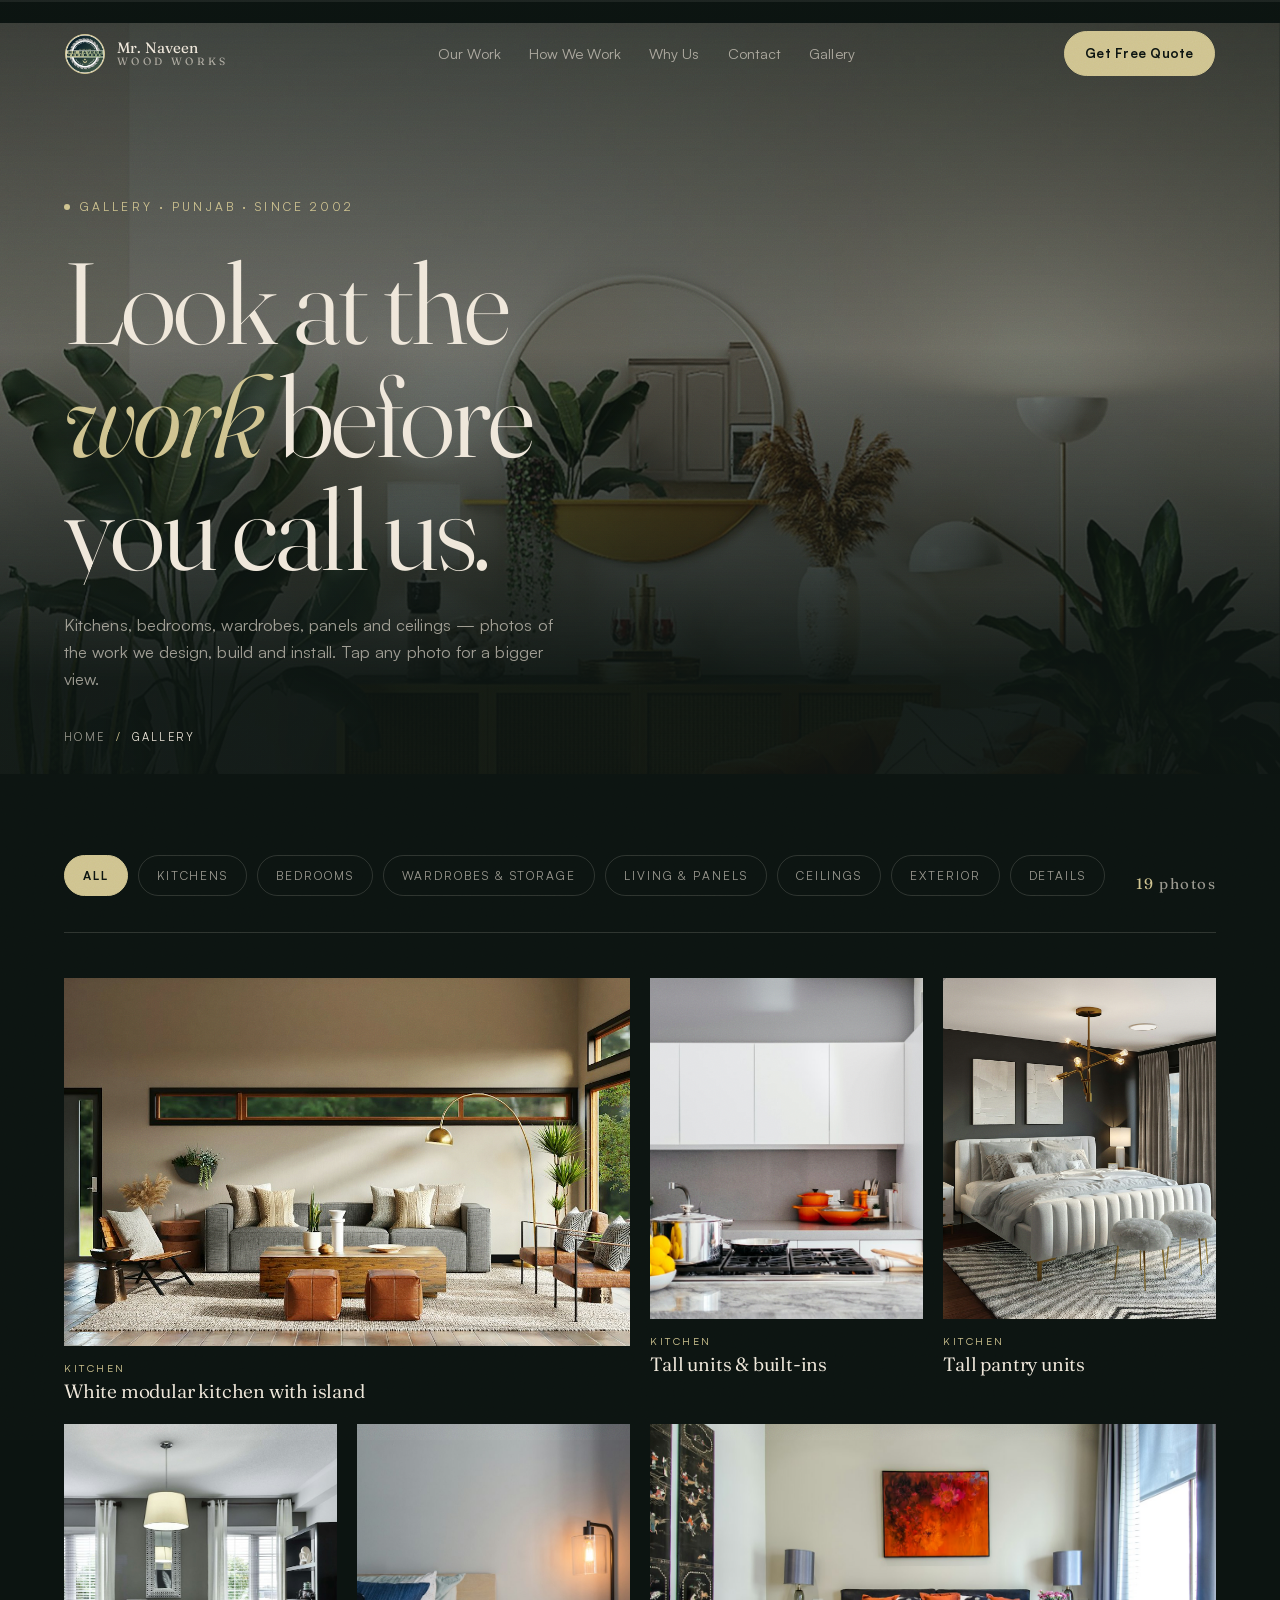
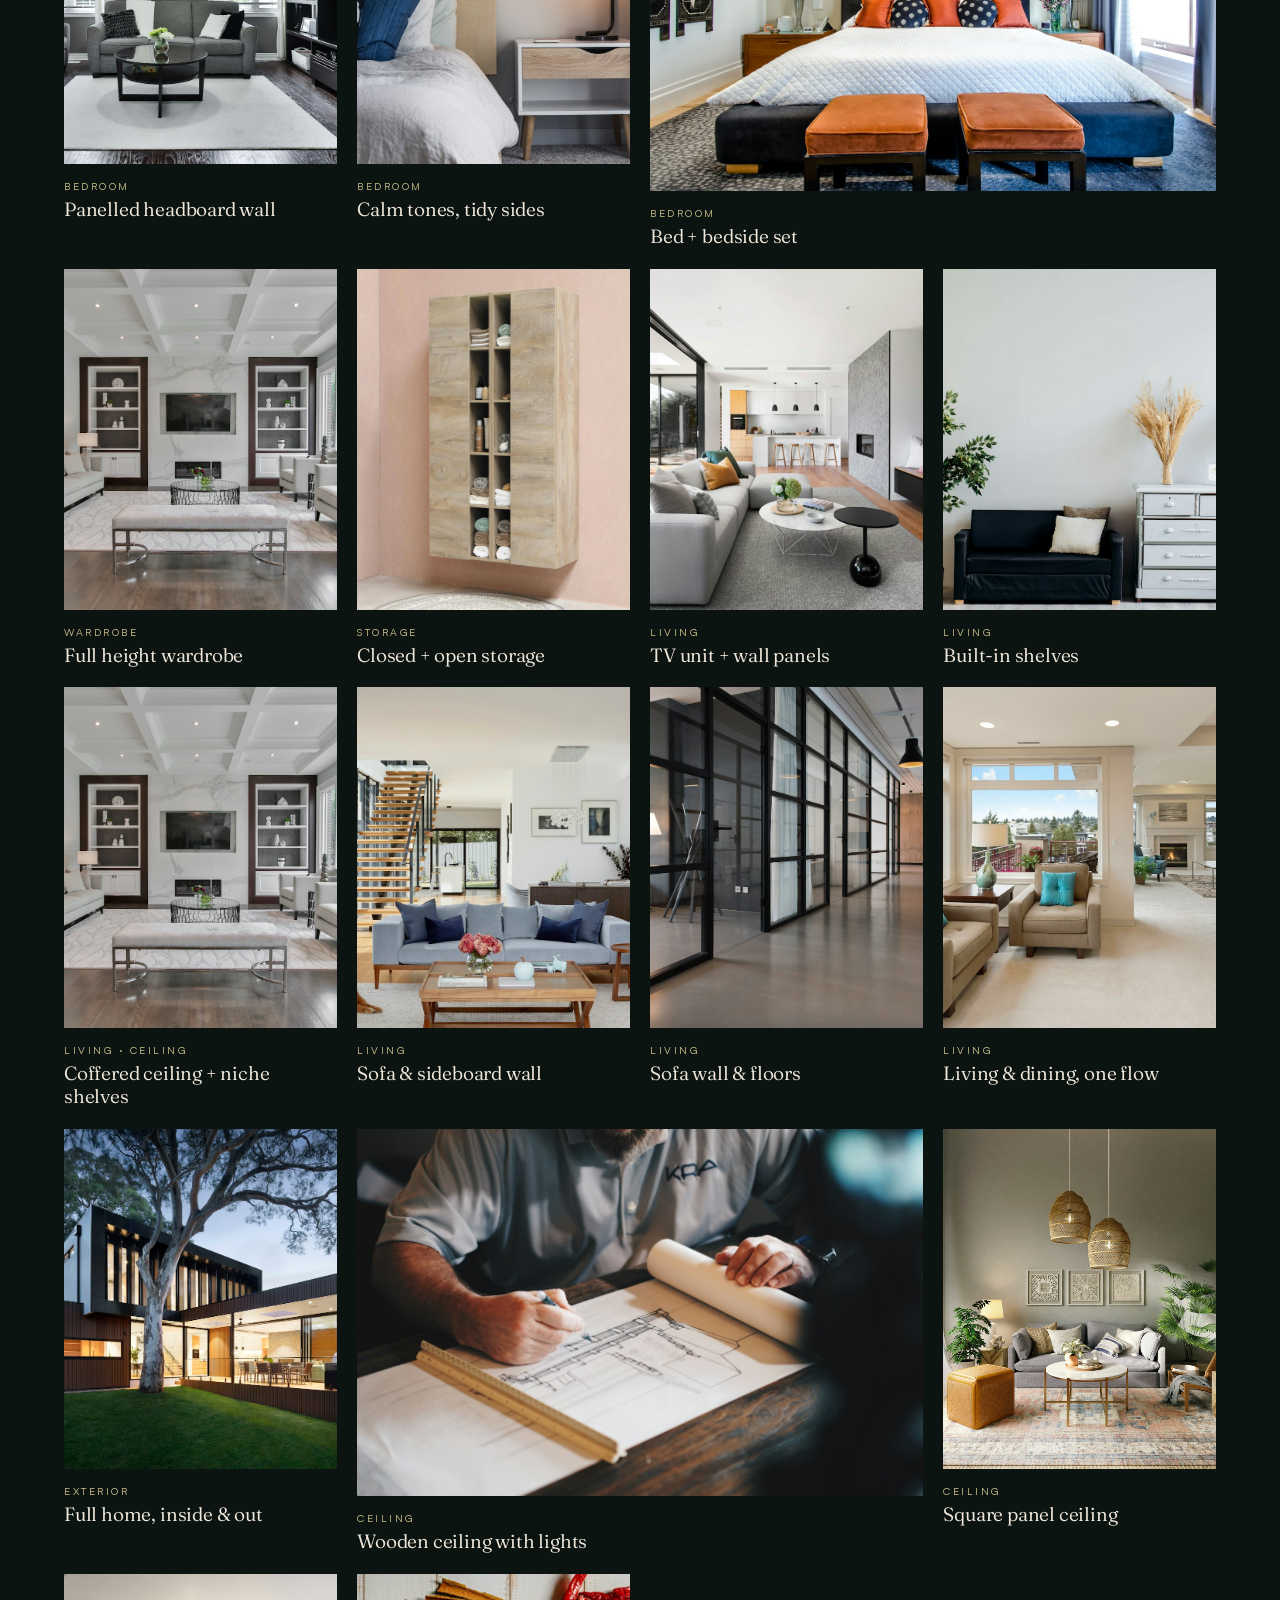
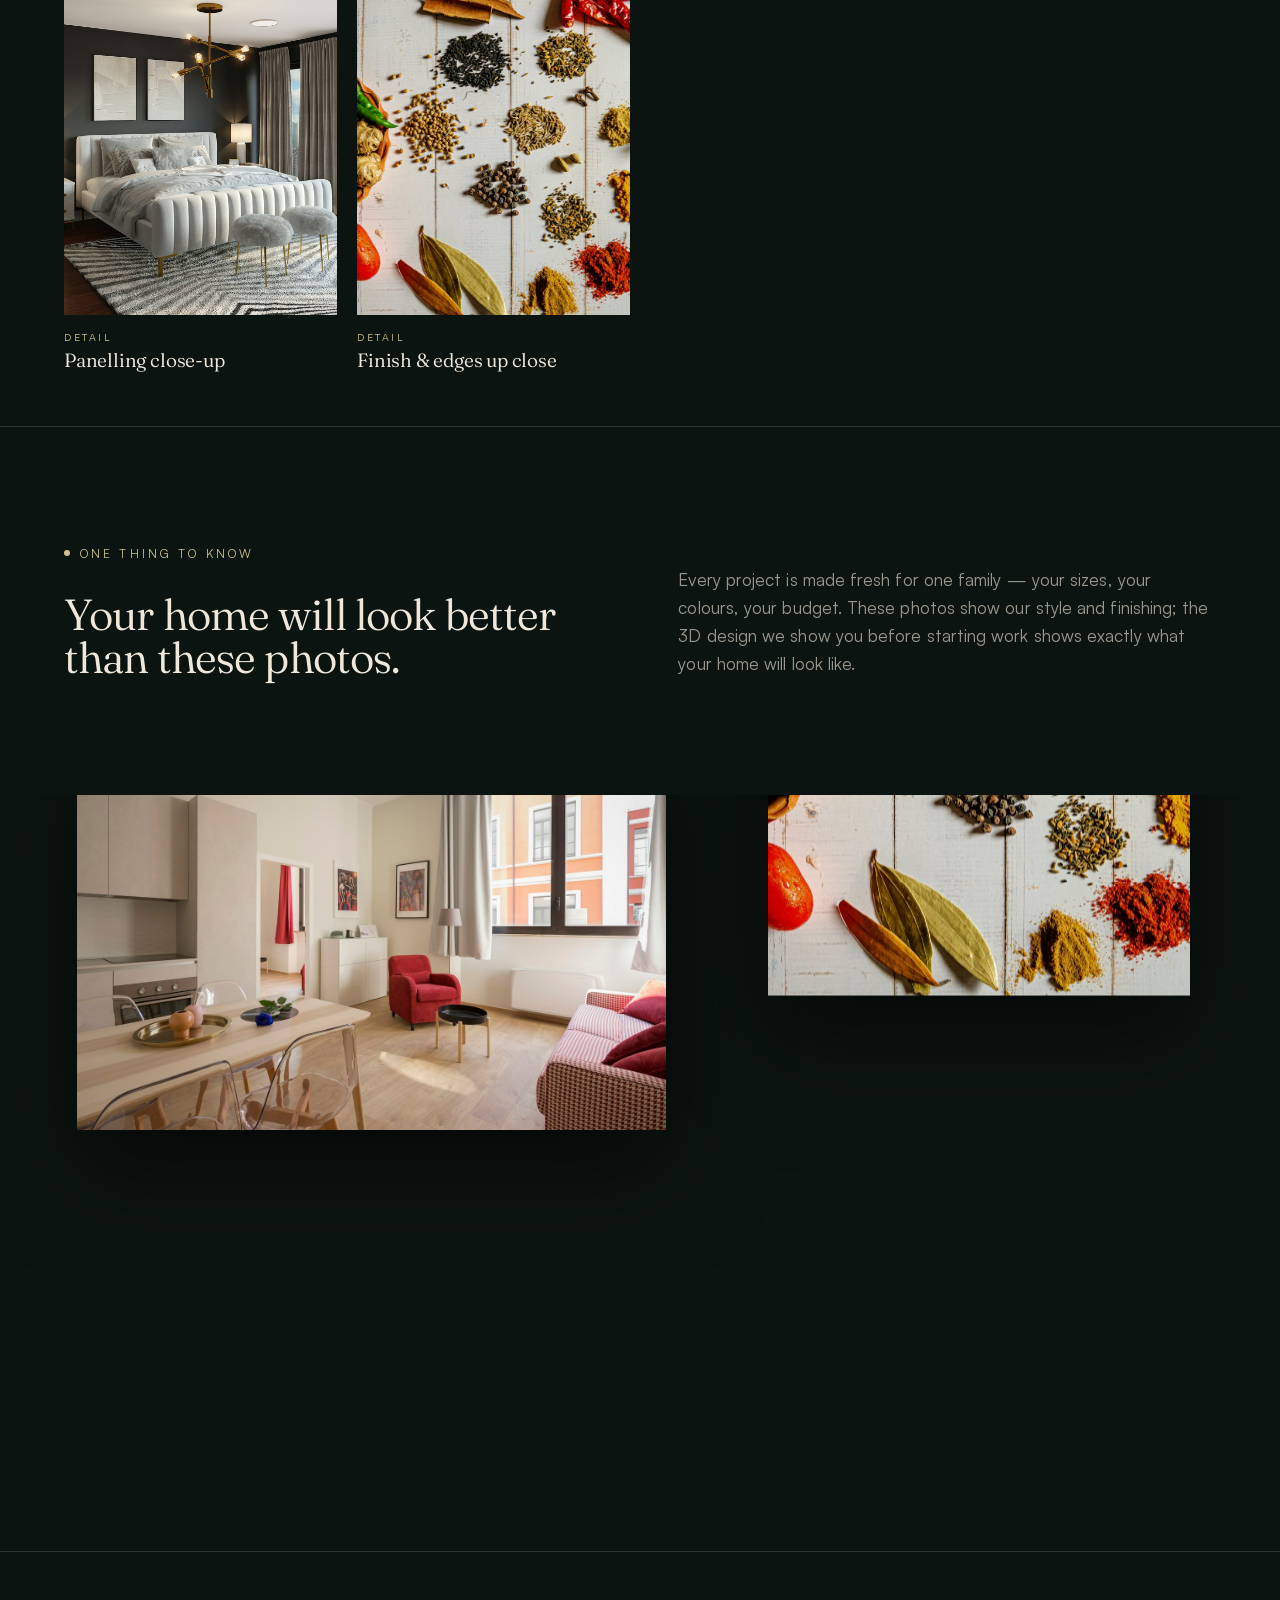
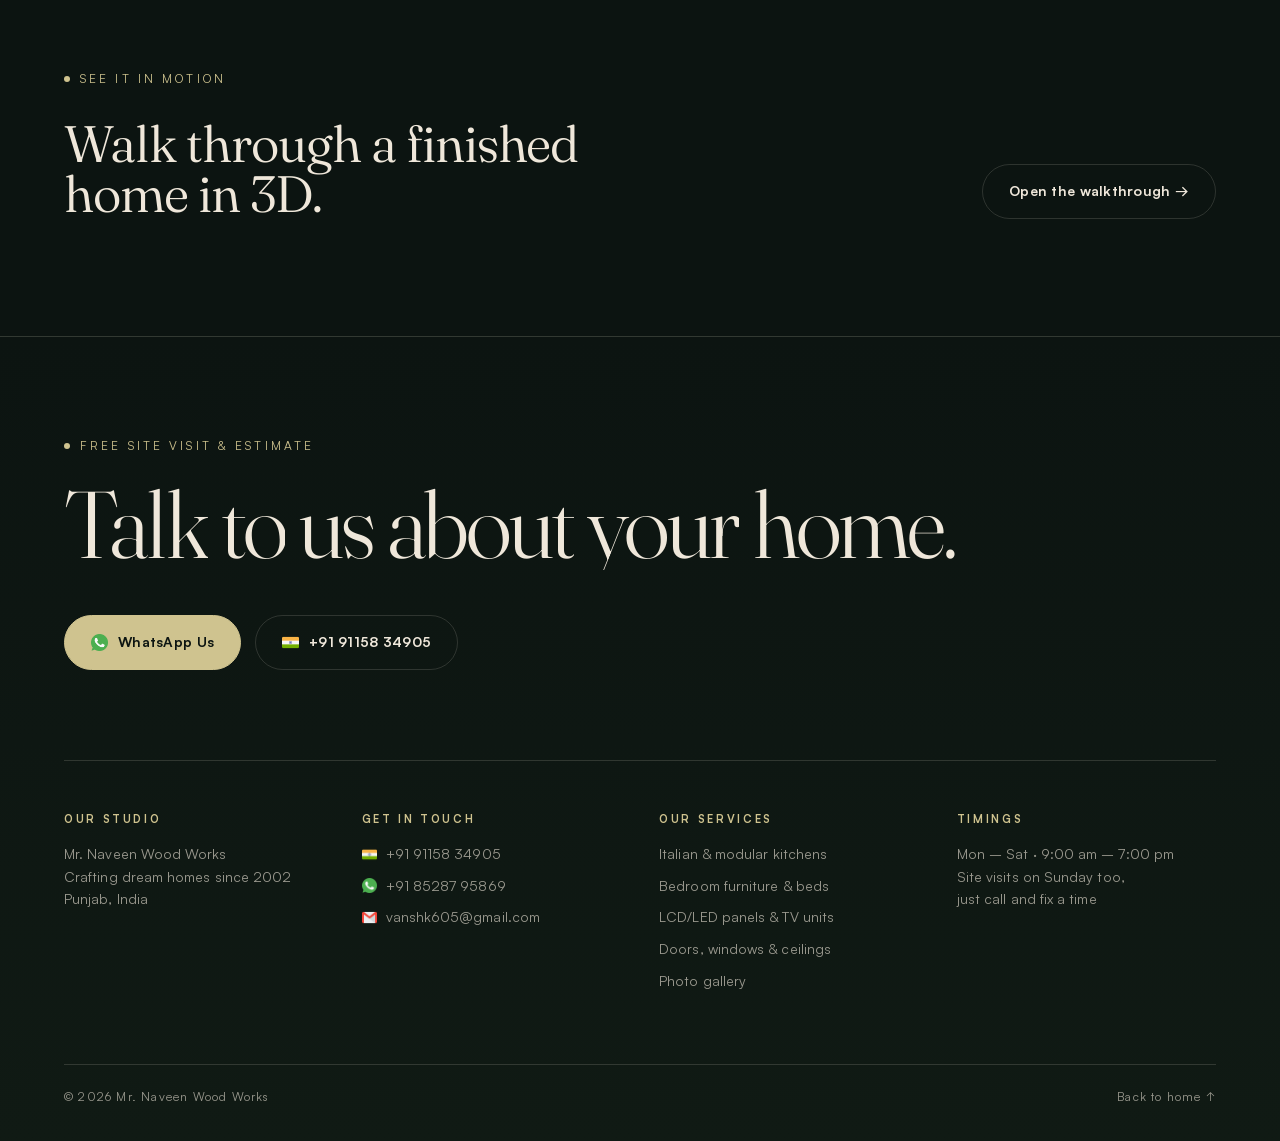
==== gallery.html @ 9b235672 "Add gallery page: filterable photo grid, lightbox, same design system; 12 new curated photos" ====
<!doctype html>
<html lang="en">
<head>
  <meta charset="utf-8" />
  <meta name="viewport" content="width=device-width, initial-scale=1, viewport-fit=cover" />
  <title>Photo Gallery — Kitchens, Bedrooms &amp; Interiors | Mr. Naveen Wood Works</title>
  <meta name="description" content="Photos of real work by Mr. Naveen Wood Works, Punjab — modular &amp; Italian kitchens, luxury bedrooms, wardrobes, TV units and panels, false ceilings, doors and storage. Since 2002." />
  <meta name="theme-color" content="#0c1411" />
  <meta property="og:title" content="Photo Gallery — Mr. Naveen Wood Works" />
  <meta property="og:description" content="Kitchens, bedrooms, wardrobes, panels and ceilings — photos of work we designed and built." />
  <meta property="og:type" content="website" />
  <meta property="og:url" content="https://vansh1190.github.io/mrnaveenwoodworks/gallery.html" />
  <meta property="og:image" content="https://vansh1190.github.io/mrnaveenwoodworks/assets/img/living-2.jpg" />
  <meta property="og:image:width" content="1400" />
  <meta property="og:image:height" content="952" />
  <link rel="icon" href="./favicon.svg" type="image/svg+xml" />
  <link rel="alternate icon" href="./favicon.ico" />
  <link rel="apple-touch-icon" href="./logo192.png" />
  <link rel="manifest" href="./manifest.json" />
  <link rel="preload" href="./assets/fonts/satoshi-400.woff2" as="font" type="font/woff2" crossorigin />
  <link rel="preload" href="./assets/fonts/fraunces-300-600-normal.woff2" as="font" type="font/woff2" crossorigin />
  <link rel="modulepreload" href="./assets/revamp.js" />
  <link rel="stylesheet" href="./assets/revamp.css" />
</head>
<body>
  <div class="grain" aria-hidden="true"></div>
  <div class="progress" aria-hidden="true"><span class="progress__bar"></span></div>
  <div class="cursor" aria-hidden="true"></div>

  <div class="curtain" aria-hidden="true">
    <div class="curtain__panel"></div>
    <div class="curtain__word"><span>M</span><span>N</span><span>W</span><span>W</span></div>
  </div>

  <a class="skip" href="#gallery">Skip to content</a>

  <header class="nav" id="top">
    <div class="nav__inner">
      <a class="brand" href="./index.html" aria-label="Mr. Naveen Wood Works, back to home">
        <span class="brand__mark"><img class="brand__logo" src="./assets/logo.png" alt="Mr. Naveen Wood Works logo" width="40" height="40" /></span>
        <span class="brand__text">Mr. Naveen<em>Wood Works</em></span>
      </a>
      <nav class="nav__links" id="primary-menu" aria-label="Primary">
        <a href="./index.html#work">Our Work</a>
        <a href="./index.html#process">How We Work</a>
        <a href="./index.html#why">Why Us</a>
        <a href="./index.html#contact">Contact</a>
        <a href="./gallery.html" aria-current="page">Gallery</a>
      </nav>
      <div class="nav__right">
        <a class="btn btn--small magnetic" href="https://wa.me/918528795869?text=Hello%2C%20I%20would%20like%20a%20free%20quote%20for%20home%20interiors." target="_blank" rel="noopener">Get Free Quote</a>
        <button class="nav__toggle" aria-expanded="false" aria-controls="primary-menu" aria-label="Open menu">
          <span></span><span></span>
        </button>
      </div>
    </div>
  </header>

  <main>
    <section class="page-hero" id="top-page">
      <div class="page-hero__bg" data-parallax="0.12" aria-hidden="true">
        <img src="./assets/img/interior-2.jpg" alt="" width="1400" height="2489" />
      </div>
      <div class="page-hero__scrim" aria-hidden="true"></div>
      <div class="wrap page-hero__inner">
        <p class="sec-eyebrow" data-reveal><i class="dot"></i> Gallery · Punjab · Since 2002</p>
        <h1 class="page-hero__title">
          <span class="mask"><span class="mask__i">Look at the</span></span>
          <span class="mask"><span class="mask__i"><em>work</em> before</span></span>
          <span class="mask"><span class="mask__i">you call us.</span></span>
        </h1>
        <p class="page-hero__sub" data-reveal data-reveal-delay="700">
          Kitchens, bedrooms, wardrobes, panels and ceilings — photos of the work we
          design, build and install. Tap any photo for a bigger view.
        </p>
      </div>
      <div class="page-hero__crumbs" data-reveal data-reveal-delay="850">
        <a href="./index.html">Home</a><i>/</i><span>Gallery</span>
      </div>
    </section>

    <section class="gallery" id="gallery">
      <div class="wrap">
        <div class="gallery__head">
          <div class="filters" role="group" aria-label="Filter photos by category" data-gallery-filters>
            <button class="chip is-on" data-filter="all" aria-pressed="true">All</button>
            <button class="chip" data-filter="kitchen" aria-pressed="false">Kitchens</button>
            <button class="chip" data-filter="bedroom" aria-pressed="false">Bedrooms</button>
            <button class="chip" data-filter="wardrobe" aria-pressed="false">Wardrobes &amp; Storage</button>
            <button class="chip" data-filter="living" aria-pressed="false">Living &amp; Panels</button>
            <button class="chip" data-filter="ceiling" aria-pressed="false">Ceilings</button>
            <button class="chip" data-filter="exterior" aria-pressed="false">Exterior</button>
            <button class="chip" data-filter="detail" aria-pressed="false">Details</button>
          </div>
          <p class="gallery__count"><span data-gallery-count>19</span> photos</p>
        </div>

        <div class="gallery__grid" data-gallery-grid>
          <figure class="shot" data-cat="kitchen" tabindex="0" role="button" aria-label="Open photo: White modular kitchen with island">
            <div class="shot__frame"><img src="./assets/img/kitchen-1.jpg" alt="White modular kitchen with island counter" loading="lazy" width="1400" height="738" /></div>
            <figcaption class="shot__cap"><span class="shot__cat">Kitchen</span><span class="shot__name">White modular kitchen with island</span></figcaption>
          </figure>
          <figure class="shot" data-cat="kitchen" tabindex="0" role="button" aria-label="Open photo: Modular kitchen with tall units">
            <div class="shot__frame"><img src="./assets/img/kitchen-2.jpg" alt="White modular kitchen with tall units and built-in oven" loading="lazy" width="1400" height="839" /></div>
            <figcaption class="shot__cap"><span class="shot__cat">Kitchen</span><span class="shot__name">Tall units &amp; built-ins</span></figcaption>
          </figure>
          <figure class="shot" data-cat="kitchen" tabindex="0" role="button" aria-label="Open photo: Kitchen with tall pantry units">
            <div class="shot__frame"><img src="./assets/img/kitchen-4.jpg" alt="Kitchen with tall pantry units and stone counter" loading="lazy" width="1400" height="1400" /></div>
            <figcaption class="shot__cap"><span class="shot__cat">Kitchen</span><span class="shot__name">Tall pantry units</span></figcaption>
          </figure>
          <figure class="shot" data-cat="bedroom" tabindex="0" role="button" aria-label="Open photo: Bedroom with panelled headboard">
            <div class="shot__frame"><img src="./assets/img/bedroom-1.jpg" alt="Bedroom with wooden panelled headboard" loading="lazy" width="1400" height="933" /></div>
            <figcaption class="shot__cap"><span class="shot__cat">Bedroom</span><span class="shot__name">Panelled headboard wall</span></figcaption>
          </figure>
          <figure class="shot" data-cat="bedroom" tabindex="0" role="button" aria-label="Open photo: Calm bedroom with side tables">
            <div class="shot__frame"><img src="./assets/img/bedroom-2.jpg" alt="Bedroom with wooden side tables and soft lighting" loading="lazy" width="1400" height="933" /></div>
            <figcaption class="shot__cap"><span class="shot__cat">Bedroom</span><span class="shot__name">Calm tones, tidy sides</span></figcaption>
          </figure>
          <figure class="shot" data-cat="bedroom" tabindex="0" role="button" aria-label="Open photo: Bedroom with wardrobe and dressing table">
            <div class="shot__frame"><img src="./assets/img/bedroom-3.jpg" alt="Luxury bed with wooden bedside tables and sideboard" loading="lazy" width="1400" height="948" /></div>
            <figcaption class="shot__cap"><span class="shot__cat">Bedroom</span><span class="shot__name">Bed + bedside set</span></figcaption>
          </figure>
          <figure class="shot" data-cat="wardrobe" tabindex="0" role="button" aria-label="Open photo: Full height wardrobe">
            <div class="shot__frame"><img src="./assets/img/wardrobe-1.jpg" alt="Full height bedroom wardrobe" loading="lazy" width="1400" height="933" /></div>
            <figcaption class="shot__cap"><span class="shot__cat">Wardrobe</span><span class="shot__name">Full height wardrobe</span></figcaption>
          </figure>
          <figure class="shot" data-cat="wardrobe" tabindex="0" role="button" aria-label="Open photo: Wall cabinet with open shelves">
            <div class="shot__frame"><img src="./assets/img/storage-1.jpg" alt="Wooden wall cabinet with open shelves" loading="lazy" width="1400" height="2100" /></div>
            <figcaption class="shot__cap"><span class="shot__cat">Storage</span><span class="shot__name">Closed + open storage</span></figcaption>
          </figure>
          <figure class="shot" data-cat="living" tabindex="0" role="button" aria-label="Open photo: Living room with TV unit and wall panels">
            <div class="shot__frame"><img src="./assets/img/living-2.jpg" alt="Living room with TV unit and wooden wall panels" loading="lazy" width="1400" height="952" /></div>
            <figcaption class="shot__cap"><span class="shot__cat">Living</span><span class="shot__name">TV unit + wall panels</span></figcaption>
          </figure>
          <figure class="shot" data-cat="living" tabindex="0" role="button" aria-label="Open photo: Living room with built-in shelves">
            <div class="shot__frame"><img src="./assets/img/living-1.jpg" alt="Living room with built-in wooden shelves" loading="lazy" width="1400" height="935" /></div>
            <figcaption class="shot__cap"><span class="shot__cat">Living</span><span class="shot__name">Built-in shelves</span></figcaption>
          </figure>
          <figure class="shot" data-cat="living ceiling" tabindex="0" role="button" aria-label="Open photo: Living room with designer ceiling">
            <div class="shot__frame"><img src="./assets/img/living-5.jpg" alt="Bright living room with designer false ceiling" loading="lazy" width="1400" height="933" /></div>
            <figcaption class="shot__cap"><span class="shot__cat">Living · Ceiling</span><span class="shot__name">Coffered ceiling + niche shelves</span></figcaption>
          </figure>
          <figure class="shot" data-cat="living" tabindex="0" role="button" aria-label="Open photo: Dark wood TV unit and bookshelf wall">
            <div class="shot__frame"><img src="./assets/img/living-4.jpg" alt="Living room with wooden coffee table and sideboard" loading="lazy" width="1400" height="933" /></div>
            <figcaption class="shot__cap"><span class="shot__cat">Living</span><span class="shot__name">Sofa &amp; sideboard wall</span></figcaption>
          </figure>
          <figure class="shot" data-cat="living" tabindex="0" role="button" aria-label="Open photo: Sofa seating with wooden floor">
            <div class="shot__frame"><img src="./assets/img/sofa-1.jpg" alt="Living room sofa seating with wooden floor" loading="lazy" width="1400" height="935" /></div>
            <figcaption class="shot__cap"><span class="shot__cat">Living</span><span class="shot__name">Sofa wall &amp; floors</span></figcaption>
          </figure>
          <figure class="shot" data-cat="living" tabindex="0" role="button" aria-label="Open photo: Living and dining in one flow">
            <div class="shot__frame"><img src="./assets/img/living-6.jpg" alt="Bright living and dining space with wooden side table" loading="lazy" width="1400" height="933" /></div>
            <figcaption class="shot__cap"><span class="shot__cat">Living</span><span class="shot__name">Living &amp; dining, one flow</span></figcaption>
          </figure>
          <figure class="shot" data-cat="exterior" tabindex="0" role="button" aria-label="Open photo: Full home exterior with wooden cladding">
            <div class="shot__frame"><img src="./assets/img/exterior-1.jpg" alt="Modern house exterior with wooden cladding and warm lighting" loading="lazy" width="1400" height="933" /></div>
            <figcaption class="shot__cap"><span class="shot__cat">Exterior</span><span class="shot__name">Full home, inside &amp; out</span></figcaption>
          </figure>
          <figure class="shot" data-cat="ceiling" tabindex="0" role="button" aria-label="Open photo: Wooden false ceiling with lights">
            <div class="shot__frame"><img src="./assets/img/ceiling-1.jpg" alt="Designer wooden false ceiling with lights" loading="lazy" width="1400" height="788" /></div>
            <figcaption class="shot__cap"><span class="shot__cat">Ceiling</span><span class="shot__name">Wooden ceiling with lights</span></figcaption>
          </figure>
          <figure class="shot" data-cat="ceiling" tabindex="0" role="button" aria-label="Open photo: Square panel ceiling">
            <div class="shot__frame"><img src="./assets/img/ceiling-2.jpg" alt="Square panel designer ceiling" loading="lazy" width="1400" height="1400" /></div>
            <figcaption class="shot__cap"><span class="shot__cat">Ceiling</span><span class="shot__name">Square panel ceiling</span></figcaption>
          </figure>
          <figure class="shot" data-cat="detail" tabindex="0" role="button" aria-label="Open photo: Wall panelling close-up">
            <div class="shot__frame"><img src="./assets/img/panel-1.jpg" alt="Wooden wall panelling close-up" loading="lazy" width="1400" height="1400" /></div>
            <figcaption class="shot__cap"><span class="shot__cat">Detail</span><span class="shot__name">Panelling close-up</span></figcaption>
          </figure>
          <figure class="shot" data-cat="detail" tabindex="0" role="button" aria-label="Open photo: Polished finish and edge banding">
            <div class="shot__frame"><img src="./assets/img/detail-2.jpg" alt="Polished wood finish and edge detail" loading="lazy" width="1400" height="933" /></div>
            <figcaption class="shot__cap"><span class="shot__cat">Detail</span><span class="shot__name">Finish &amp; edges up close</span></figcaption>
          </figure>
        </div>

        <p class="gallery__empty" data-gallery-empty hidden>No photos in this category yet — check “All”.</p>
      </div>
    </section>

    <section class="section note-band">
      <div class="wrap note-band__grid">
        <div>
          <p class="sec-eyebrow" data-reveal><i class="dot"></i> One thing to know</p>
          <h2 class="sec-title" data-reveal data-reveal-delay="100" style="font-size:clamp(1.7rem,3.4vw,2.9rem);">Your home will look better<br />than these photos.</h2>
        </div>
        <p class="lead" data-reveal data-reveal-delay="180">
          Every project is made fresh for one family — your sizes, your colours, your
          budget. These photos show our style and finishing; the 3D design we show you
          before starting work shows exactly what your home will look like.
        </p>
      </div>
    </section>

    <section class="parallax-band" aria-hidden="true">
      <div class="parallax-band__layer parallax-band__layer--far" data-parallax="0.06">
        <img src="./assets/img/living-3.jpg" alt="" loading="lazy" width="1400" height="934" />
      </div>
      <div class="parallax-band__layer parallax-band__layer--near" data-parallax="0.2">
        <img src="./assets/img/detail-2.jpg" alt="" loading="lazy" width="1400" height="933" />
      </div>
    </section>

    <section class="section more">
      <div class="wrap more__row">
        <div>
          <p class="sec-eyebrow" data-reveal><i class="dot"></i> See it in motion</p>
          <h2 class="sec-title" data-reveal data-reveal-delay="100" style="font-size:clamp(1.9rem,4vw,3.6rem);">Walk through a finished<br />home in 3D.</h2>
        </div>
        <a class="btn btn--ghost magnetic" href="./index.html#film" data-reveal data-reveal-delay="200">Open the walkthrough →</a>
      </div>
    </section>
  </main>

  <footer class="footer" id="contact">
    <div class="wrap">
      <p class="footer__cta-eyebrow" data-reveal><i class="dot"></i> Free site visit &amp; estimate</p>
      <h2 class="footer__title" data-words>Talk to us about your home.</h2>
      <div class="footer__actions" data-reveal data-reveal-delay="200">
        <a class="btn magnetic" href="https://wa.me/918528795869?text=Hello%2C%20I%20would%20like%20a%20free%20quote%20for%20home%20interiors." target="_blank" rel="noopener">
          <img src="./assets/icons/whatsapp.png" alt="" width="18" height="18" />WhatsApp Us
        </a>
        <a class="btn btn--ghost magnetic" href="tel:+919115834905">
          <img src="./assets/icons/phone.png" alt="" width="18" height="18" />+91 91158 34905
        </a>
      </div>

      <div class="footer__cols">
        <div>
          <h3>Our Studio</h3>
          <p>Mr. Naveen Wood Works<br />Crafting dream homes since 2002<br />Punjab, India</p>
        </div>
        <div>
          <h3>Get in Touch</h3>
          <a href="tel:+919115834905"><img src="./assets/icons/phone.png" alt="" width="18" height="18" />+91 91158 34905</a>
          <a href="https://wa.me/918528795869" target="_blank" rel="noopener"><img src="./assets/icons/whatsapp.png" alt="" width="18" height="18" />+91 85287 95869</a>
          <a href="mailto:vanshk605@gmail.com"><img src="./assets/icons/gmail.png" alt="" width="18" height="18" />vanshk605@gmail.com</a>
        </div>
        <div>
          <h3>Our Services</h3>
          <a href="./index.html#work">Italian &amp; modular kitchens</a>
          <a href="./index.html#work">Bedroom furniture &amp; beds</a>
          <a href="./index.html#work">LCD/LED panels &amp; TV units</a>
          <a href="./index.html#work">Doors, windows &amp; ceilings</a>
          <a href="./gallery.html">Photo gallery</a>
        </div>
        <div>
          <h3>Timings</h3>
          <p>Mon – Sat · 9:00 am – 7:00 pm<br />Site visits on Sunday too,<br />just call and fix a time</p>
        </div>
      </div>

      <div class="footer__base">
        <span>© <span data-year>2026</span> Mr. Naveen Wood Works</span>
        <a href="./index.html">Back to home ↑</a>
      </div>
    </div>
  </footer>

  <script type="module" src="./assets/revamp.js"></script>
  <script type="module" src="./assets/gallery.js"></script>
</body>
</html>
---- assets/revamp.css ----
@import url("./fonts/fraunces.css");
@import url("./fonts/satoshi.css");

:root {
  --ink: #0c1411;
  --ink-soft: #14201b;
  --bone: #efe7da;
  --bone-dim: rgba(239, 231, 218, .62);
  --gold: #cfc38f;
  --sage: #8fa886;
  --walnut: #6b4a2f;
  --line: rgba(239, 231, 218, .15);
  --display: "Fraunces", "Iowan Old Style", Georgia, serif;
  --body: "Satoshi", "Helvetica Neue", Arial, sans-serif;
  --ease: cubic-bezier(.22, 1, .36, 1);
  --slow: cubic-bezier(.16, 1, .3, 1);
  --pad: clamp(20px, 5vw, 88px);
  --h1: clamp(2.9rem, 10.5vw, 9.4rem);
}

*, ::before, ::after { box-sizing: border-box; }

html {
  -webkit-text-size-adjust: 100%;
  scroll-behavior: smooth;
  overflow-x: hidden;
  overflow-x: clip;
}

body {
  margin: 0;
  background: var(--ink);
  color: var(--bone);
  font-family: var(--body);
  font-weight: 400;
  font-size: clamp(15px, 1.05vw, 17px);
  line-height: 1.62;
  letter-spacing: .005em;
  -webkit-font-smoothing: antialiased;
}

body.is-locked { overflow: hidden; }

img, video { display: block; max-width: 100%; }
a { color: inherit; text-decoration: none; }
h1, h2, h3, p, ol, ul, figure, blockquote { margin: 0; }
ol, ul { padding: 0; list-style: none; }
button { font: inherit; color: inherit; background: none; border: 0; }

::selection { background: var(--gold); color: var(--ink); }

:focus-visible { outline: 2px solid var(--gold); outline-offset: 3px; }

.wrap { width: min(1440px, 100%); padding-inline: var(--pad); margin-inline: auto; }

.skip {
  position: fixed; top: -100px; left: 16px; z-index: 999;
  background: var(--gold); color: var(--ink); padding: 10px 16px; border-radius: 2px;
  transition: top .25s var(--ease);
}
.skip:focus { top: 16px; }

/* ---------- texture + chrome ---------- */
.grain {
  position: fixed; inset: -60%; z-index: 900; pointer-events: none;
  opacity: .12; mix-blend-mode: overlay;
  background-image: url("data:image/svg+xml;utf8,<svg xmlns='http://www.w3.org/2000/svg' width='160' height='160'><filter id='n'><feTurbulence type='fractalNoise' baseFrequency='.85' numOctaves='3' stitchTiles='stitch'/></filter><rect width='160' height='160' filter='url(%23n)'/></svg>");
  animation: grain 7s steps(7) infinite;
}
@keyframes grain {
  0%, 100% { transform: translate3d(0, 0, 0); }
  20% { transform: translate3d(-3%, 2%, 0); }
  40% { transform: translate3d(2%, -4%, 0); }
  60% { transform: translate3d(-2%, -2%, 0); }
  80% { transform: translate3d(3%, 3%, 0); }
}

.progress {
  position: fixed; inset: 0 auto auto 0; z-index: 950; width: 100%; height: 2px;
  background: rgba(239, 232, 220, .08);
}
.progress__bar { display: block; height: 100%; width: 100%; transform: scaleX(0); transform-origin: 0 50%; background: var(--gold); }

.cursor {
  position: fixed; top: 0; left: 0; z-index: 960; width: 34px; height: 34px;
  margin: -17px 0 0 -17px; border: 1px solid var(--gold); border-radius: 50%;
  pointer-events: none; opacity: 0; transition: opacity .4s;
}
.cursor.is-on { opacity: .85; }
@media (hover: none), (pointer: coarse) { .cursor { display: none; } }

/* ---------- preloader ---------- */
.curtain { position: fixed; inset: 0; z-index: 990; display: grid; place-items: center; pointer-events: none; }
.curtain__panel { position: absolute; inset: 0; background: var(--ink-soft); transform-origin: 50% 100%; animation: curtainUp 1s var(--slow) 2.8s forwards; }
.curtain__word { display: flex; gap: .06em; font-family: var(--display); font-size: clamp(2rem, 7vw, 4.4rem); color: var(--gold); }
.curtain__word span { opacity: 0; transform: translateY(60%); }
html:not(.is-ready) .curtain__word span { animation: curtainWord .9s var(--slow) forwards; }
html:not(.is-ready) .curtain__word span:nth-child(2) { animation-delay: .08s; }
html:not(.is-ready) .curtain__word span:nth-child(3) { animation-delay: .16s; }
html:not(.is-ready) .curtain__word span:nth-child(4) { animation-delay: .24s; }
html.is-ready .curtain__panel { animation: curtainUp 1s var(--slow) .12s forwards; }
html.is-ready .curtain__word { animation: curtainOut .5s var(--ease) forwards; }
@keyframes curtainWord { to { opacity: 1; transform: translateY(0); } }
@keyframes curtainOut { to { opacity: 0; transform: translateY(-30%); } }
@keyframes curtainUp { to { transform: translateY(-101%); } }

/* ---------- nav (bubble on scroll down) ---------- */
.nav { position: fixed; inset: 12px 0 auto; z-index: 800; pointer-events: none; }
.nav__inner {
  width: min(1440px, 100%); margin-inline: auto; padding: clamp(12px, 1.6vw, 18px) var(--pad);
  display: flex; align-items: center; justify-content: space-between; gap: 20px;
  pointer-events: auto; border: 1px solid transparent; border-radius: 999px;
  transition: width .5s var(--slow), padding .5s var(--slow), gap .5s var(--slow),
    background-color .45s, border-color .45s, box-shadow .5s var(--slow);
}
.nav.is-bubble .nav__inner {
  width: min(820px, 94vw); padding: 8px 10px 8px 18px; gap: 12px;
  background: rgba(12, 20, 17, .78); backdrop-filter: blur(16px);
  border-color: var(--line); box-shadow: 0 18px 44px rgba(0, 0, 0, .5);
}
.brand { display: flex; align-items: center; gap: 12px; }
.brand__mark {
  display: grid; place-items: center; width: 40px; height: 40px; flex: none;
  border: 1px solid var(--gold); border-radius: 999px; overflow: hidden; background: var(--bone);
  transition: width .5s var(--slow), height .5s var(--slow);
}
.brand__logo { width: 100%; height: 100%; object-fit: cover; }
.nav.is-bubble .brand__mark { width: 32px; height: 32px; font-size: 12px; }
.brand__text { font-family: var(--display); font-size: 15px; line-height: 1.15; letter-spacing: .01em; }
.brand__text em {
  display: block; font-style: normal; font-size: 10.5px; letter-spacing: .32em;
  text-transform: uppercase; color: var(--bone-dim); max-height: 15px; opacity: 1;
  overflow: hidden; transition: max-height .45s var(--slow), opacity .35s;
}
.nav.is-bubble .brand__text em { max-height: 0; opacity: 0; }
.nav__links { display: flex; gap: clamp(16px, 2.2vw, 34px); font-size: 14.5px; }
.nav__links a { position: relative; padding-block: 6px; color: var(--bone-dim); transition: color .3s; }
.nav__links a::after {
  content: ""; position: absolute; left: 0; bottom: 0; width: 100%; height: 1px;
  background: var(--gold); transform: scaleX(0); transform-origin: 100% 50%;
  transition: transform .45s var(--slow);
}
.nav__links a:hover { color: var(--bone); }
.nav__links a:hover::after { transform: scaleX(1); transform-origin: 0 50%; }
.nav__right { display: flex; align-items: center; gap: 12px; }
.nav__right .btn--small { transition: padding .5s var(--slow), font-size .5s var(--slow); }
.nav.is-bubble .nav__right .btn--small { padding: 9px 16px; font-size: 12.5px; }
.nav__toggle {
  display: none; width: 44px; height: 44px; border: 1px solid var(--line); border-radius: 999px;
  position: relative; background: rgba(12, 20, 17, .65); backdrop-filter: blur(10px);
}
.nav__toggle span { position: absolute; left: 13px; width: 18px; height: 1px; background: var(--bone); transition: transform .4s var(--slow), opacity .3s; }
.nav__toggle span:nth-child(1) { top: 19px; }
.nav__toggle span:nth-child(2) { top: 24px; }
.nav.is-open .nav__toggle span:nth-child(1) { transform: translateY(2.5px) rotate(45deg); }
.nav.is-open .nav__toggle span:nth-child(2) { transform: translateY(-2.5px) rotate(-45deg); }

@media (max-width: 900px) {
  .nav__links {
    position: fixed; inset: 0; z-index: -1; flex-direction: column; align-items: flex-start;
    justify-content: center; gap: 8px; padding: var(--pad);
    background: var(--ink-soft); font-family: var(--display);
    clip-path: inset(0 0 100% 0); visibility: hidden; transition: clip-path .8s var(--slow), visibility .8s;
  }
  .nav.is-open .nav__inner { background: transparent; backdrop-filter: none; border-color: transparent; box-shadow: none; }
  .nav.is-open .nav__links { clip-path: inset(0 0 0 0); visibility: visible; }
  .nav__links a { font-size: clamp(2rem, 9vw, 3.4rem); color: var(--bone); letter-spacing: -.02em; }
  .nav.is-open .nav__links a { opacity: 0; animation: menuIn .7s var(--slow) forwards; }
  .nav.is-open .nav__links a:nth-child(2) { animation-delay: .07s; }
  .nav.is-open .nav__links a:nth-child(3) { animation-delay: .14s; }
  .nav.is-open .nav__links a:nth-child(4) { animation-delay: .21s; }
  .nav__toggle { display: block; }
  .nav__right .btn--small { display: none; }
  .hero__eyebrow { position: static; margin-bottom: 22px; }
  .hero__foot { flex-direction: column; align-items: flex-start; }
  .hero__side { width: 100%; }
  .hero__side .btn { flex: 1 1 auto; justify-content: center; }
}
html:not(.js) .curtain { animation: curtainOut .6s var(--ease) 2.9s forwards; }
@keyframes menuIn { from { opacity: 0; transform: translateY(30%); } to { opacity: 1; transform: none; } }
@media (max-width: 900px) {
  .nav.is-open .nav__links a:nth-child(5) { animation-delay: .28s; }
}

/* ---------- buttons ---------- */
.btn {
  position: relative; display: inline-flex; align-items: center; gap: 10px;
  padding: 15px 26px; border-radius: 999px; border: 1px solid var(--gold);
  background: var(--gold); color: var(--ink);
  font-size: 14px; font-weight: 700; letter-spacing: .02em;
  will-change: transform;
  transition: background-color .35s, color .35s, border-color .35s;
}
.btn img { width: 17px; height: 17px; }
.btn:hover { background: transparent; color: var(--bone); }
.btn--ghost { background: transparent; color: var(--bone); border-color: var(--line); }
.btn--ghost:hover { border-color: var(--gold); color: var(--gold); }
.btn--small { padding: 11px 20px; font-size: 13px; }

.round {
  width: 46px; height: 46px; border-radius: 50%; border: 1px solid var(--line);
  display: grid; place-items: center; font-size: 16px; color: var(--bone);
  transition: border-color .3s, background-color .3s, color .3s, transform .3s var(--ease);
}
.round:hover { border-color: var(--gold); color: var(--gold); }
.round:active { transform: scale(.94); }

/* ---------- shared type ---------- */
.sec-eyebrow {
  display: flex; align-items: center; gap: 10px;
  font-size: 12px; letter-spacing: .26em; text-transform: uppercase; color: var(--gold);
  margin-bottom: clamp(18px, 2.6vw, 30px);
}
.dot { width: 6px; height: 6px; border-radius: 50%; background: var(--gold); flex: none; }
.sec-title {
  font-family: var(--display); font-weight: 340; line-height: .98;
  font-size: clamp(2.2rem, 5.6vw, 5.2rem); letter-spacing: -.02em;
}
.sec-title em { font-style: italic; color: var(--gold); }
.lead { color: var(--bone-dim); font-size: clamp(1rem, 1.35vw, 1.16rem); max-width: 54ch; }

.section { padding-block: clamp(84px, 13vh, 190px); position: relative; }

/* ---------- reveal system ---------- */
[data-reveal] { opacity: 0; transform: translateY(30px); }
.is-in[data-reveal] {
  opacity: 1; transform: none;
  transition: opacity 1s var(--slow), transform 1.1s var(--slow);
  transition-delay: calc(var(--d, 0) * 1ms);
}
.mask { display: block; overflow: hidden; }
.mask__i { display: block; transform: translateY(108%); transition: transform 1.15s var(--slow); transition-delay: calc(var(--d, 0) * 1ms); }
.is-in .mask__i { transform: translateY(0); }
.word { display: inline-block; overflow: hidden; vertical-align: top; }
.word > i { display: inline-block; font-style: inherit; transform: translateY(105%); opacity: 0; transition: transform .8s var(--slow), opacity .6s ease; }
.is-in .word > i { transform: translateY(0); opacity: 1; }

/* ---------- hero ---------- */
.hero {
  position: relative; min-height: 100vh; min-height: 100svh; display: flex; flex-direction: column;
  justify-content: flex-end; padding: clamp(90px, 14vh, 150px) var(--pad) 0;
  overflow: hidden; isolation: isolate;
}
.hero__media { position: absolute; inset: -12% 0; z-index: -2; will-change: transform; }
.hero__video { width: 100%; height: 100%; object-fit: cover; transform: scale(1.06); }
.hero__scrim {
  position: absolute; inset: 0; z-index: -1;
  background:
    radial-gradient(120% 90% at 78% 8%, rgba(12, 20, 17, .1) 0%, rgba(12, 20, 17, .78) 68%),
    linear-gradient(to bottom, rgba(12, 20, 17, .78) 0%, rgba(12, 20, 17, .22) 34%, rgba(12, 20, 17, .9) 82%, var(--ink) 100%);
}
.hero__eyebrow {
  position: absolute; top: clamp(92px, 15vh, 150px); left: var(--pad);
  display: flex; align-items: center; gap: 14px;
  font-size: 11px; letter-spacing: .3em; text-transform: uppercase; color: var(--bone-dim);
}
.hero__eyebrow i { display: block; width: clamp(30px, 7vw, 90px); height: 1px; background: var(--gold); }
.hero__title {
  font-family: var(--display); font-weight: 320; font-size: var(--h1);
  line-height: .92; letter-spacing: -.035em; text-wrap: balance;
}
.hero__title em { font-style: italic; color: var(--gold); }
.hero__foot {
  display: flex; flex-wrap: wrap; align-items: flex-end; justify-content: space-between;
  gap: 26px; padding-block: clamp(30px, 6vh, 64px) clamp(84px, 12vh, 120px);
}
.hero__side { display: flex; flex-wrap: wrap; gap: 12px; }
.hero__sub { max-width: 44ch; color: var(--bone-dim); font-size: clamp(.98rem, 1.3vw, 1.14rem); }
.hero__ticker { position: absolute; inset: auto 0 0; border-top: 1px solid var(--line); background: rgba(12, 20, 17, .5); backdrop-filter: blur(6px); overflow: hidden; }
.ticker { display: flex; padding-block: 13px; }
.ticker__track { display: flex; flex: none; align-items: center; gap: 30px; padding-right: 30px; animation: ticker 34s linear infinite; }
.ticker__track span { font-size: 12px; letter-spacing: .24em; text-transform: uppercase; color: var(--bone-dim); white-space: nowrap; }
.ticker__track b { color: var(--gold); font-size: 10px; }
@keyframes ticker { to { transform: translateX(-50%); } }

/* ---------- manifesto ---------- */
.statement {
  font-family: var(--display); font-weight: 320; letter-spacing: -.02em;
  font-size: clamp(1.75rem, 4.4vw, 4.1rem); line-height: 1.14; max-width: 21ch;
}
.manifesto .statement { max-width: 34ch; font-size: clamp(1.5rem, 3.4vw, 3rem); line-height: 1.22; }
.statement i { font-style: italic; color: var(--gold); }

/* ---------- stats ---------- */
.stats { border-block: 1px solid var(--line); }
.stats__row { display: grid; grid-template-columns: repeat(4, 1fr); gap: 1px; background: var(--line); }
.stat { background: var(--ink); padding: clamp(26px, 4vw, 52px) clamp(16px, 2vw, 30px); display: grid; gap: 8px; }
.stat__num { font-family: var(--display); font-weight: 340; font-size: clamp(2.4rem, 5.4vw, 4.6rem); line-height: 1; letter-spacing: -.02em; }
.stat__label { font-size: 12px; letter-spacing: .2em; text-transform: uppercase; color: var(--bone-dim); }
@media (max-width: 800px) { .stats__row { grid-template-columns: repeat(2, 1fr); } }

/* ---------- collections ---------- */
.work__head { display: flex; flex-wrap: wrap; align-items: flex-end; justify-content: space-between; gap: 30px; }
.work__nav { display: flex; align-items: center; gap: 22px; }
.work__index { font-family: var(--display); font-size: 15px; letter-spacing: .1em; color: var(--bone-dim); }
.work__current { color: var(--gold); }
.work__arrows { display: flex; gap: 10px; }
.work__stage {
  margin-top: clamp(36px, 6vw, 70px); overflow-x: auto; overflow-y: hidden;
  scroll-snap-type: x proximity; scrollbar-width: none; cursor: grab; overscroll-behavior-x: contain;
}
.work__stage::-webkit-scrollbar { display: none; }
.work__stage.is-grabbing { cursor: grabbing; scroll-snap-type: none; }
.work__track { display: flex; gap: clamp(18px, 2.4vw, 34px); padding-inline: var(--pad); will-change: transform; }
.piece { flex: 0 0 min(680px, 80vw); scroll-snap-align: center; }
.work.is-rail [data-work-stage] .piece { opacity: 0; transform: translateY(34px); }
.work.is-rail [data-work-stage] .piece.is-in { opacity: 1; transform: none; transition: opacity .9s var(--slow), transform 1s var(--slow); }
.piece__media { position: relative; overflow: hidden; aspect-ratio: 4 / 5; background: var(--ink-soft); will-change: transform; }
.piece__media img { width: 100%; height: 100%; object-fit: cover; transform: scale(1.12); transition: transform 1.4s var(--slow); }
.piece:hover .piece__media img { transform: scale(1.02); }
.piece__media::after { content: ""; position: absolute; inset: 0; background: linear-gradient(to top, rgba(12, 20, 17, .5), transparent 46%); }
.piece__body { padding-top: 22px; display: grid; grid-template-columns: auto 1fr; gap: 6px 18px; }
.piece__no { font-family: var(--display); font-size: 13px; color: var(--gold); letter-spacing: .18em; padding-top: 8px; }
.piece__title { font-family: var(--display); font-weight: 360; font-size: clamp(1.5rem, 2.7vw, 2.3rem); line-height: 1.06; letter-spacing: -.02em; }
.piece__copy { grid-column: 2; color: var(--bone-dim); max-width: 46ch; }
.piece__meta { grid-column: 2; display: flex; flex-wrap: wrap; gap: 8px; margin-top: 6px; }
.piece__meta li { font-size: 11px; letter-spacing: .18em; text-transform: uppercase; color: var(--bone-dim); border: 1px solid var(--line); border-radius: 999px; padding: 6px 13px; }

/* ---------- parallax band ---------- */
.parallax-band { position: relative; height: clamp(460px, 84vh, 860px); overflow: hidden; }
.parallax-band__layer { position: absolute; will-change: transform; overflow: hidden; box-shadow: 0 40px 90px rgba(0, 0, 0, .55); }
.parallax-band__layer img { width: 100%; height: 100%; object-fit: cover; }
.parallax-band__layer--far { top: 12%; left: 6%; width: 46%; aspect-ratio: 3 / 2; }
.parallax-band__layer--near { right: 7%; bottom: 10%; width: 33%; aspect-ratio: 4 / 5; }
@media (max-width: 800px) {
  .parallax-band { height: 60vh; }
  .parallax-band__layer--far { top: 8%; left: 6%; width: 62%; }
  .parallax-band__layer--near { right: 6%; bottom: 6%; width: 44%; }
}

/* ---------- process ---------- */
.process { border-top: 1px solid var(--line); }
.process__grid { display: grid; grid-template-columns: minmax(0, .9fr) minmax(0, 1.1fr); gap: clamp(30px, 6vw, 90px); align-items: start; }
.process__sticky { position: sticky; top: clamp(110px, 18vh, 190px); }
.process__note { margin-top: 26px; color: var(--bone-dim); max-width: 34ch; }
.process__steps { border-top: 1px solid var(--line); }
.step { display: grid; grid-template-columns: 82px 1fr; gap: 8px 20px; padding-block: clamp(28px, 4vw, 46px); border-bottom: 1px solid var(--line); }
.step__no { font-family: var(--display); font-size: 13px; letter-spacing: .18em; color: var(--gold); padding-top: 9px; }
.step h3 { font-family: var(--display); font-weight: 360; font-size: clamp(1.5rem, 3vw, 2.4rem); letter-spacing: -.02em; }
.step p { grid-column: 2; color: var(--bone-dim); max-width: 52ch; }
@media (max-width: 900px) {
  .process__grid { grid-template-columns: 1fr; }
  .process__sticky { position: static; }
}

/* ---------- promise ---------- */
.voices { border-top: 1px solid var(--line); }
.voices__grid { display: grid; grid-template-columns: repeat(3, 1fr); gap: clamp(18px, 2.6vw, 40px); }
.voice { border-top: 1px solid var(--gold); padding-top: 24px; display: grid; gap: 18px; align-content: start; }
.voice p { font-family: var(--display); font-weight: 330; font-size: clamp(1.1rem, 1.9vw, 1.5rem); line-height: 1.32; letter-spacing: -.01em; }
.voice footer { font-size: 11px; letter-spacing: .24em; text-transform: uppercase; color: var(--gold); }
@media (max-width: 860px) { .voices__grid { grid-template-columns: 1fr; } }

/* ---------- materials ---------- */
.closing { border-top: 1px solid var(--line); }
.closing__grid { display: grid; grid-template-columns: 1fr 1fr; gap: clamp(30px, 6vw, 90px); align-items: center; }
.closing__media { overflow: hidden; aspect-ratio: 4 / 5; will-change: transform; }
.closing__media img { width: 100%; height: 100%; object-fit: cover; }
.specs { margin-top: 34px; border-top: 1px solid var(--line); }
.specs li { display: grid; grid-template-columns: 116px 1fr; gap: 16px; padding-block: 15px; border-bottom: 1px solid var(--line); color: var(--bone-dim); }
.specs li span { font-size: 11px; letter-spacing: .22em; text-transform: uppercase; color: var(--gold); padding-top: 4px; }
@media (max-width: 900px) { .closing__grid { grid-template-columns: 1fr; } }

/* ---------- footer ---------- */
.footer { border-top: 1px solid var(--line); padding-top: clamp(70px, 11vh, 140px); padding-bottom: 34px; background: linear-gradient(to bottom, var(--ink), #101a14); }
.footer__cta-eyebrow { display: flex; align-items: center; gap: 10px; font-size: 12px; letter-spacing: .26em; text-transform: uppercase; color: var(--gold); margin-bottom: 22px; }
.footer__title { font-family: var(--display); font-weight: 320; font-size: clamp(2.3rem, 7.4vw, 6.4rem); line-height: .98; letter-spacing: -.03em; max-width: 18ch; }
.footer__actions { display: flex; flex-wrap: wrap; gap: 14px; margin-top: clamp(30px, 5vh, 54px); }
.footer__cols { display: grid; grid-template-columns: repeat(4, 1fr); gap: clamp(22px, 3vw, 44px); margin-top: clamp(60px, 10vh, 120px); padding-top: clamp(30px, 4vw, 50px); border-top: 1px solid var(--line); }
.footer__cols h3 { font-size: 11px; letter-spacing: .24em; text-transform: uppercase; color: var(--gold); margin-bottom: 14px; }
.footer__cols p, .footer__cols a { display: flex; gap: 9px; align-items: center; color: var(--bone-dim); font-size: 14px; }
.footer__cols a { margin-bottom: 9px; transition: color .3s; }
.footer__cols a:hover { color: var(--bone); }
.footer__cols img { width: 15px; height: 15px; }
.footer__base { display: flex; justify-content: space-between; gap: 16px; margin-top: clamp(40px, 7vh, 80px); padding-top: 22px; border-top: 1px solid var(--line); font-size: 12px; letter-spacing: .1em; color: var(--bone-dim); }
@media (max-width: 860px) { .footer__cols { grid-template-columns: repeat(2, 1fr); } }

/* ---------- reduced motion ---------- */
@media (min-width: 821px) and (prefers-reduced-motion: no-preference) { .film__hint { display: flex; } }
@media (prefers-reduced-motion: reduce) {
  html { scroll-behavior: auto; }
  *, *::before, *::after { animation-duration: .01ms !important; animation-iteration-count: 1 !important; transition-duration: .01ms !important; }
  [data-reveal] { opacity: 1; transform: none; }
  .mask__i { transform: none; }
  .word > i { transform: none; opacity: 1; }
  .curtain { display: none; }
  .grain, .cursor { display: none; }
  .piece__media img { transform: scale(1); }
  .film__fallback img.is-on { animation: none; transform: scale(1); }
  .film__beat { transition: none; }
}

/* ---------- 3D walkthrough film ---------- */
.film { position: relative; }
.film__pin {
  position: sticky; top: 0; height: 100vh; height: 100svh; overflow: hidden;
  display: flex; align-items: flex-end; background: #0a120e;
}
[hidden] { display: none !important; }
.film__sizer { height: 300vh; height: 300svh; pointer-events: none; }
.film__canvas { position: absolute; inset: 0; width: 100%; height: 100%; display: block; }
.film__vignette {
  position: absolute; inset: 0; pointer-events: none;
  background:
    radial-gradient(105% 78% at 50% 46%, transparent 38%, rgba(8, 7, 5, .82) 100%),
    linear-gradient(to top, rgba(8, 7, 5, .94) 4%, rgba(8, 7, 5, .28) 40%, rgba(8, 7, 5, .5) 100%);
}
.film__stage { position: relative; width: min(1440px, 100%); margin-inline: auto; padding: 0 var(--pad) clamp(74px, 12vh, 130px); }
.film__eyebrow { margin-bottom: 18px; }
.film__beats { position: relative; min-height: clamp(190px, 26vh, 280px); }
.film__beat {
  position: absolute; inset: 0; opacity: 0; transform: translateY(26px);
  transition: opacity .7s var(--slow), transform .9s var(--slow);
  pointer-events: none; max-width: min(660px, 92%);
}
.film__beat.is-on { opacity: 1; transform: none; pointer-events: auto; }
.film__no { display: block; font-size: 11px; letter-spacing: .28em; text-transform: uppercase; color: var(--gold); margin-bottom: 12px; }
.film__title {
  font-family: var(--display); font-weight: 330; letter-spacing: -.025em; line-height: .98;
  font-size: clamp(1.9rem, 5.1vw, 4.2rem); margin-bottom: 14px;
}
.film__copy { color: var(--bone-dim); max-width: 46ch; font-size: clamp(.96rem, 1.25vw, 1.1rem); }
.film__rail { position: absolute; left: var(--pad); bottom: clamp(38px, 6vh, 66px); width: clamp(96px, 22vw, 300px); height: 1px; background: rgba(239, 232, 220, .18); }
.film__railfill { display: block; height: 100%; background: var(--gold); transform: scaleX(0); transform-origin: 0 50%; }
.film__dots { position: absolute; right: var(--pad); bottom: clamp(34px, 5.4vh, 60px); display: flex; gap: 9px; }
.film__dots li { width: 7px; height: 7px; border-radius: 50%; background: rgba(239, 232, 220, .26); transition: background-color .4s, transform .4s var(--ease); }
.film__dots li.is-on { background: var(--gold); transform: scale(1.35); }
.film__hint {
  position: absolute; left: 50%; bottom: clamp(34px, 5.4vh, 60px); display: none; transform: translateX(-50%);
  display: flex; align-items: center; gap: 9px; font-size: 11px; letter-spacing: .26em; text-transform: uppercase; color: var(--bone-dim);
  transition: opacity .6s;
}
.film__hint i { display: block; width: 1px; height: 26px; background: linear-gradient(var(--gold), transparent); animation: hintDrop 1.9s var(--slow) infinite; }
@keyframes hintDrop { 0%, 100% { transform: scaleY(.4); transform-origin: 0 0; opacity: .4; } 50% { transform: scaleY(1); opacity: 1; } }
.film__noscript { color: var(--bone-dim); }
.film__sr {
  position: absolute; width: 1px; height: 1px; margin: -1px; padding: 0;
  overflow: hidden; clip-path: inset(50%); white-space: nowrap; border: 0;
}

.film__fallback { position: absolute; inset: 0; }
.film__fallback img { position: absolute; inset: 0; width: 100%; height: 100%; object-fit: cover; opacity: 0; transform: scale(1.04); transition: opacity 1.1s var(--slow); }
.film__fallback img.is-on { opacity: 1; animation: kenburns 9s ease-in-out infinite alternate; }
@keyframes kenburns { from { transform: scale(1.02) translate3d(0, 0, 0); } to { transform: scale(1.16) translate3d(-2%, -2%, 0); } }

.film.is-reduced .film__pin { display: block; height: auto; position: static; }
.film.is-reduced .film__canvas,
.film.is-reduced .film__sizer,
.film.is-reduced .film__vignette,
.film.is-reduced .film__rail,
.film.is-reduced .film__dots,
.film.is-reduced .film__hint { display: none; }
.film.is-reduced .film__fallback {
  position: static; display: grid; gap: clamp(10px, 2vw, 18px);
  padding: 0 var(--pad) clamp(26px, 5vh, 50px);
}
.film.is-reduced .film__fallback img { position: static; opacity: 1; transform: none; aspect-ratio: 4 / 3; animation: none; }
.film.is-reduced .film__stage { padding-block: clamp(60px, 10vh, 110px) 0; }
.film.is-reduced .film__beats { min-height: 0; display: grid; gap: clamp(30px, 6vh, 60px); }
.film.is-reduced .film__beat { position: static; opacity: 1; transform: none; max-width: 40rem; }
.film.is-fallback .film__pin { height: 100vh; height: 100svh; }
.film.is-fallback .film__fallback img { position: absolute; }
.film.is-fallback .film__vignette { background: linear-gradient(to top, rgba(8, 7, 5, .95) 6%, rgba(8, 7, 5, .35) 55%, rgba(8, 7, 5, .6)); }
@media (max-width: 820px) {
  .film__stage { padding-bottom: clamp(88px, 14vh, 120px); }
  .film__beats { min-height: clamp(230px, 32vh, 320px); }

}

/* ---------- page hero (sub pages) ---------- */
.page-hero { position: relative; min-height: clamp(540px, 86vh, 860px); display: flex; align-items: flex-end; overflow: hidden; padding-bottom: clamp(60px, 9vh, 110px); }
.page-hero__bg { position: absolute; inset: -14% 0; z-index: -2; will-change: transform; }
.page-hero__bg img { width: 100%; height: 100%; object-fit: cover; }
.page-hero__scrim { position: absolute; inset: 0; z-index: -1; background: linear-gradient(to top, rgba(12, 20, 17, .96) 12%, rgba(12, 20, 17, .55) 55%, rgba(12, 20, 17, .78)); }
.page-hero__inner { position: relative; }
.page-hero__title { font-family: var(--display); font-weight: 330; font-size: clamp(2.7rem, 9vw, 7.6rem); line-height: .98; letter-spacing: -.025em; }
.page-hero__title em { font-style: italic; color: var(--gold); }
.page-hero__sub { margin-top: clamp(20px, 3vh, 34px); max-width: 46ch; color: var(--bone-dim); font-size: clamp(.98rem, 1.3vw, 1.14rem); }
.page-hero__crumbs { position: absolute; left: var(--pad); bottom: clamp(18px, 3vh, 30px); display: flex; align-items: center; gap: 10px; font-size: 11px; letter-spacing: .22em; text-transform: uppercase; color: var(--bone-dim); }
.page-hero__crumbs a:hover { color: var(--gold); }
.page-hero__crumbs i { font-style: normal; color: var(--gold); }
.page-hero__crumbs span { color: var(--bone); }

/* ---------- gallery ---------- */
.gallery { padding-block: clamp(56px, 9vh, 110px) clamp(40px, 6vh, 70px); }
.gallery__head { display: flex; flex-wrap: wrap; align-items: flex-end; justify-content: space-between; gap: 24px; padding-bottom: clamp(26px, 4vh, 44px); border-bottom: 1px solid var(--line); }
.filters { display: flex; flex-wrap: wrap; gap: 10px; }
.chip {
  padding: 10px 18px; border-radius: 999px; border: 1px solid var(--line); color: var(--bone-dim);
  font-size: 12px; letter-spacing: .16em; text-transform: uppercase; cursor: pointer;
  transition: border-color .3s, color .3s, background-color .3s;
}
.chip:hover { border-color: var(--gold); color: var(--bone); }
.chip.is-on { background: var(--gold); border-color: var(--gold); color: var(--ink); font-weight: 700; }
.gallery__count { font-family: var(--display); font-size: 15px; letter-spacing: .1em; color: var(--bone-dim); }
.gallery__count span { color: var(--gold); }
.gallery__grid {
  display: grid; grid-template-columns: repeat(4, 1fr); gap: clamp(12px, 1.6vw, 22px);
  grid-auto-flow: dense; margin-top: clamp(28px, 5vh, 54px);
}
.shot { cursor: zoom-in; opacity: 0; transform: translateY(26px); }
.shot.is-in { opacity: 1; transform: none; transition: opacity .9s var(--slow), transform 1s var(--slow); }
.shot.is-hidden { display: none; }
.shot__frame { position: relative; overflow: hidden; aspect-ratio: 4 / 5; background: var(--ink-soft); }
.shot--wide { grid-column: span 2; }
.shot--wide .shot__frame { aspect-ratio: 16 / 10.4; }
.shot__frame img { width: 100%; height: 100%; object-fit: cover; transform: scale(1.06); transition: transform 1.4s var(--slow); }
.shot:hover .shot__frame img, .shot:focus-visible .shot__frame img { transform: scale(1); }
.shot__frame::after {
  content: "+"; position: absolute; right: 14px; top: 14px; width: 38px; height: 38px;
  display: grid; place-items: center; border-radius: 50%; border: 1px solid rgba(239, 231, 218, .5);
  background: rgba(12, 20, 17, .45); backdrop-filter: blur(6px); color: var(--bone); font-size: 20px;
  opacity: 0; transform: translateY(-6px); transition: opacity .4s var(--ease), transform .4s var(--ease);
}
.shot:hover .shot__frame::after, .shot:focus-visible .shot__frame::after { opacity: 1; transform: none; }
.shot__cap { padding-top: 14px; display: grid; gap: 3px; }
.shot__cat { font-size: 10.5px; letter-spacing: .24em; text-transform: uppercase; color: var(--gold); }
.shot__name { font-family: var(--display); font-weight: 350; font-size: clamp(1.05rem, 1.5vw, 1.3rem); line-height: 1.2; letter-spacing: -.01em; }
.gallery__empty { padding-block: clamp(40px, 8vh, 80px); text-align: center; color: var(--bone-dim); font-family: var(--display); font-size: clamp(1.2rem, 2.4vw, 1.8rem); }
@media (max-width: 1080px) { .gallery__grid { grid-template-columns: repeat(3, 1fr); } }
@media (max-width: 780px) {
  .gallery__grid { grid-template-columns: repeat(2, 1fr); }
  .shot--wide { grid-column: span 2; }
  .shot--wide .shot__frame { aspect-ratio: 16 / 11; }
}
@media (max-width: 460px) {
  .gallery__grid { grid-template-columns: 1fr; }
  .shot--wide { grid-column: span 1; }
  .shot--wide .shot__frame { aspect-ratio: 4 / 3.4; }
}

/* ---------- lightbox ---------- */
.lightbox { position: fixed; inset: 0; z-index: 980; display: grid; grid-template-rows: auto 1fr auto; background: rgba(8, 13, 11, .92); backdrop-filter: blur(18px); opacity: 0; visibility: hidden; transition: opacity .45s var(--ease), visibility .45s; }
.lightbox.is-open { opacity: 1; visibility: visible; }
.lightbox__top { display: flex; align-items: center; justify-content: space-between; padding: 18px var(--pad); }
.lightbox__count { font-family: var(--display); font-size: 15px; letter-spacing: .12em; color: var(--bone-dim); }
.lightbox__count b { color: var(--gold); font-weight: 400; }
.lightbox__stage { display: grid; place-items: center; padding: 0 clamp(10px, 4vw, 60px); min-height: 0; }
.lightbox__stage img { max-width: 100%; max-height: calc(100vh - 230px); max-height: calc(100svh - 230px); width: auto; height: auto; object-fit: contain; box-shadow: 0 40px 100px rgba(0, 0, 0, .6); transform: scale(.97); opacity: 0; transition: transform .6s var(--slow), opacity .5s ease; }
.lightbox.is-open .lightbox__stage img { transform: none; opacity: 1; }
.lightbox__foot { display: flex; align-items: center; justify-content: space-between; gap: 18px; padding: 20px var(--pad) clamp(24px, 5vh, 44px); }
.lightbox__meta { display: grid; gap: 2px; min-width: 0; }
.lightbox__caption { font-family: var(--display); font-weight: 350; font-size: clamp(1.1rem, 2vw, 1.6rem); letter-spacing: -.01em; }
.lightbox__tag { font-size: 10.5px; letter-spacing: .24em; text-transform: uppercase; color: var(--gold); }
.lightbox__nav { display: flex; gap: 10px; flex: none; }
@media (max-width: 640px) { .lightbox__stage img { max-height: calc(100svh - 260px); } }

/* ---------- gallery helper sections ---------- */
.note-band { border-top: 1px solid var(--line); }
.note-band__grid { display: grid; grid-template-columns: minmax(0, 1fr) minmax(0, 1fr); gap: clamp(30px, 6vw, 90px); align-items: end; }
@media (max-width: 900px) { .note-band__grid { grid-template-columns: 1fr; align-items: start; } }
.more { border-top: 1px solid var(--line); }
.more__row { display: flex; flex-wrap: wrap; align-items: flex-end; justify-content: space-between; gap: 30px; }
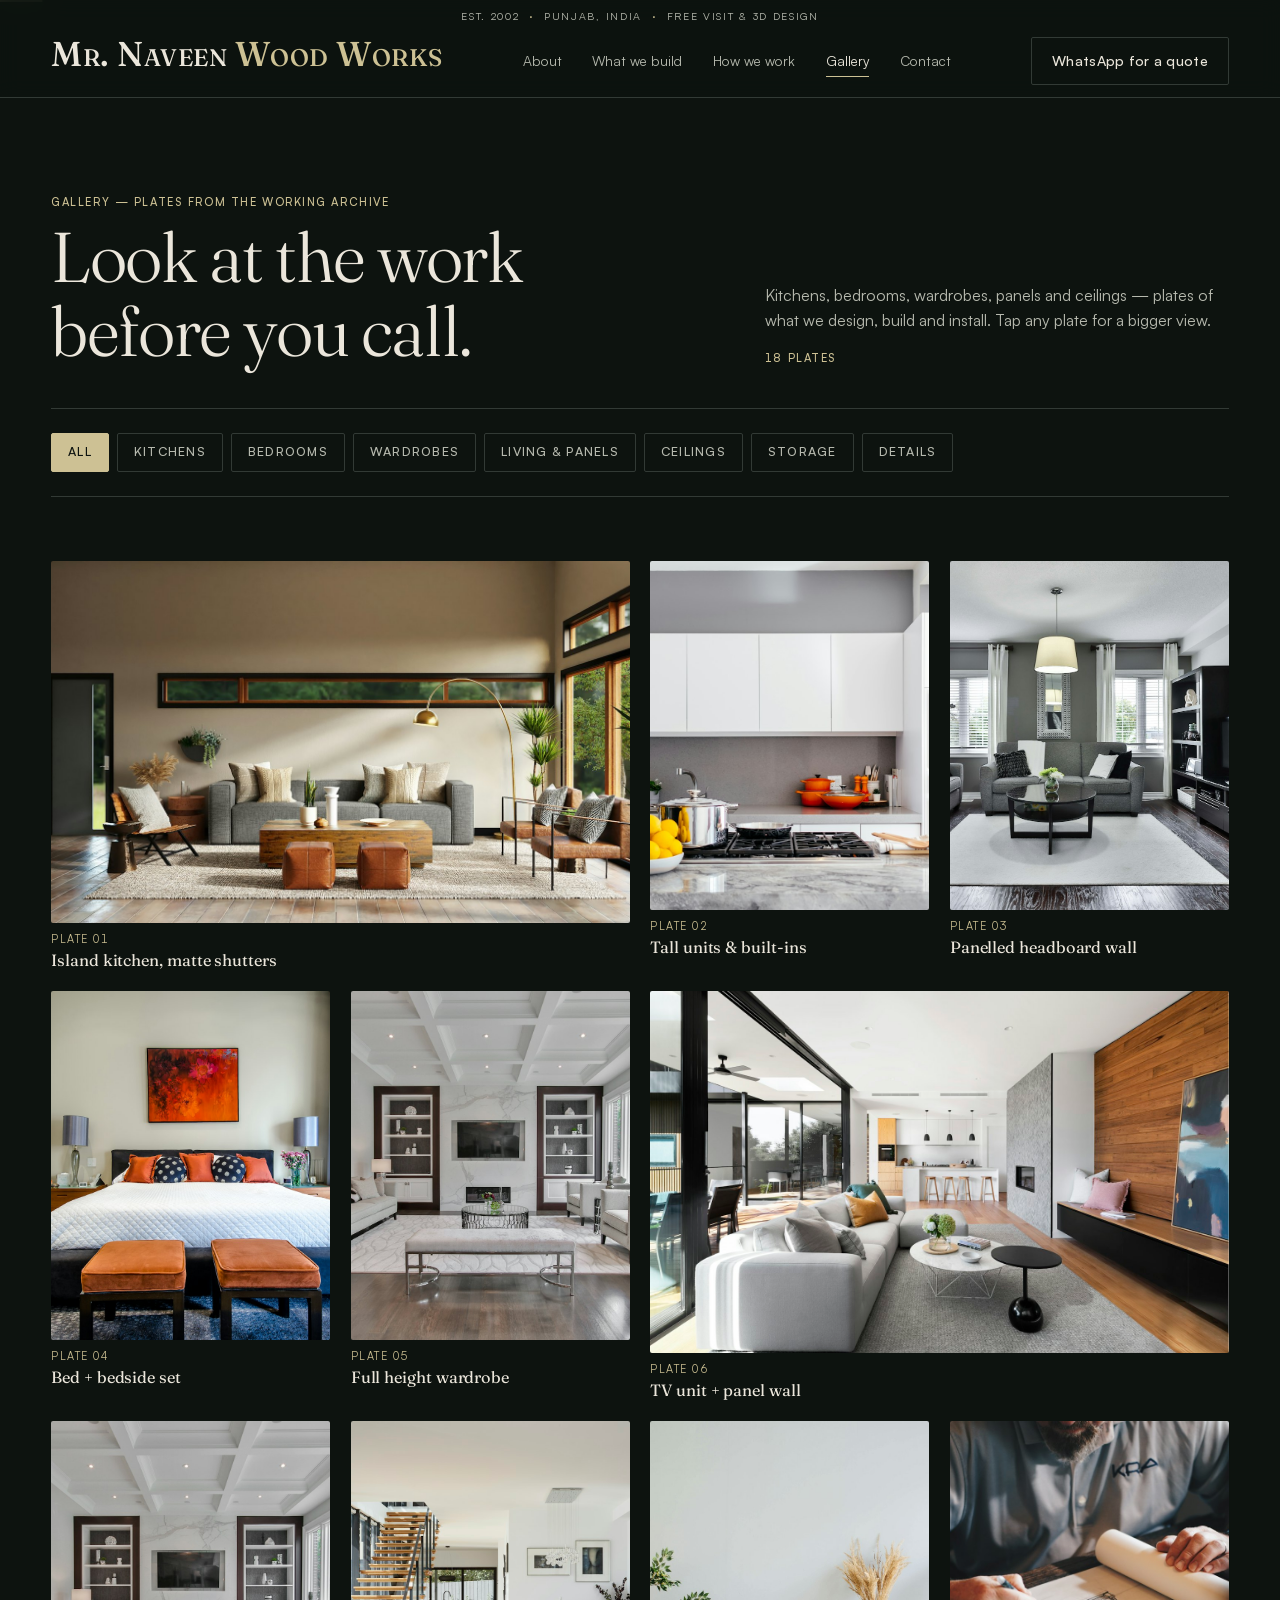
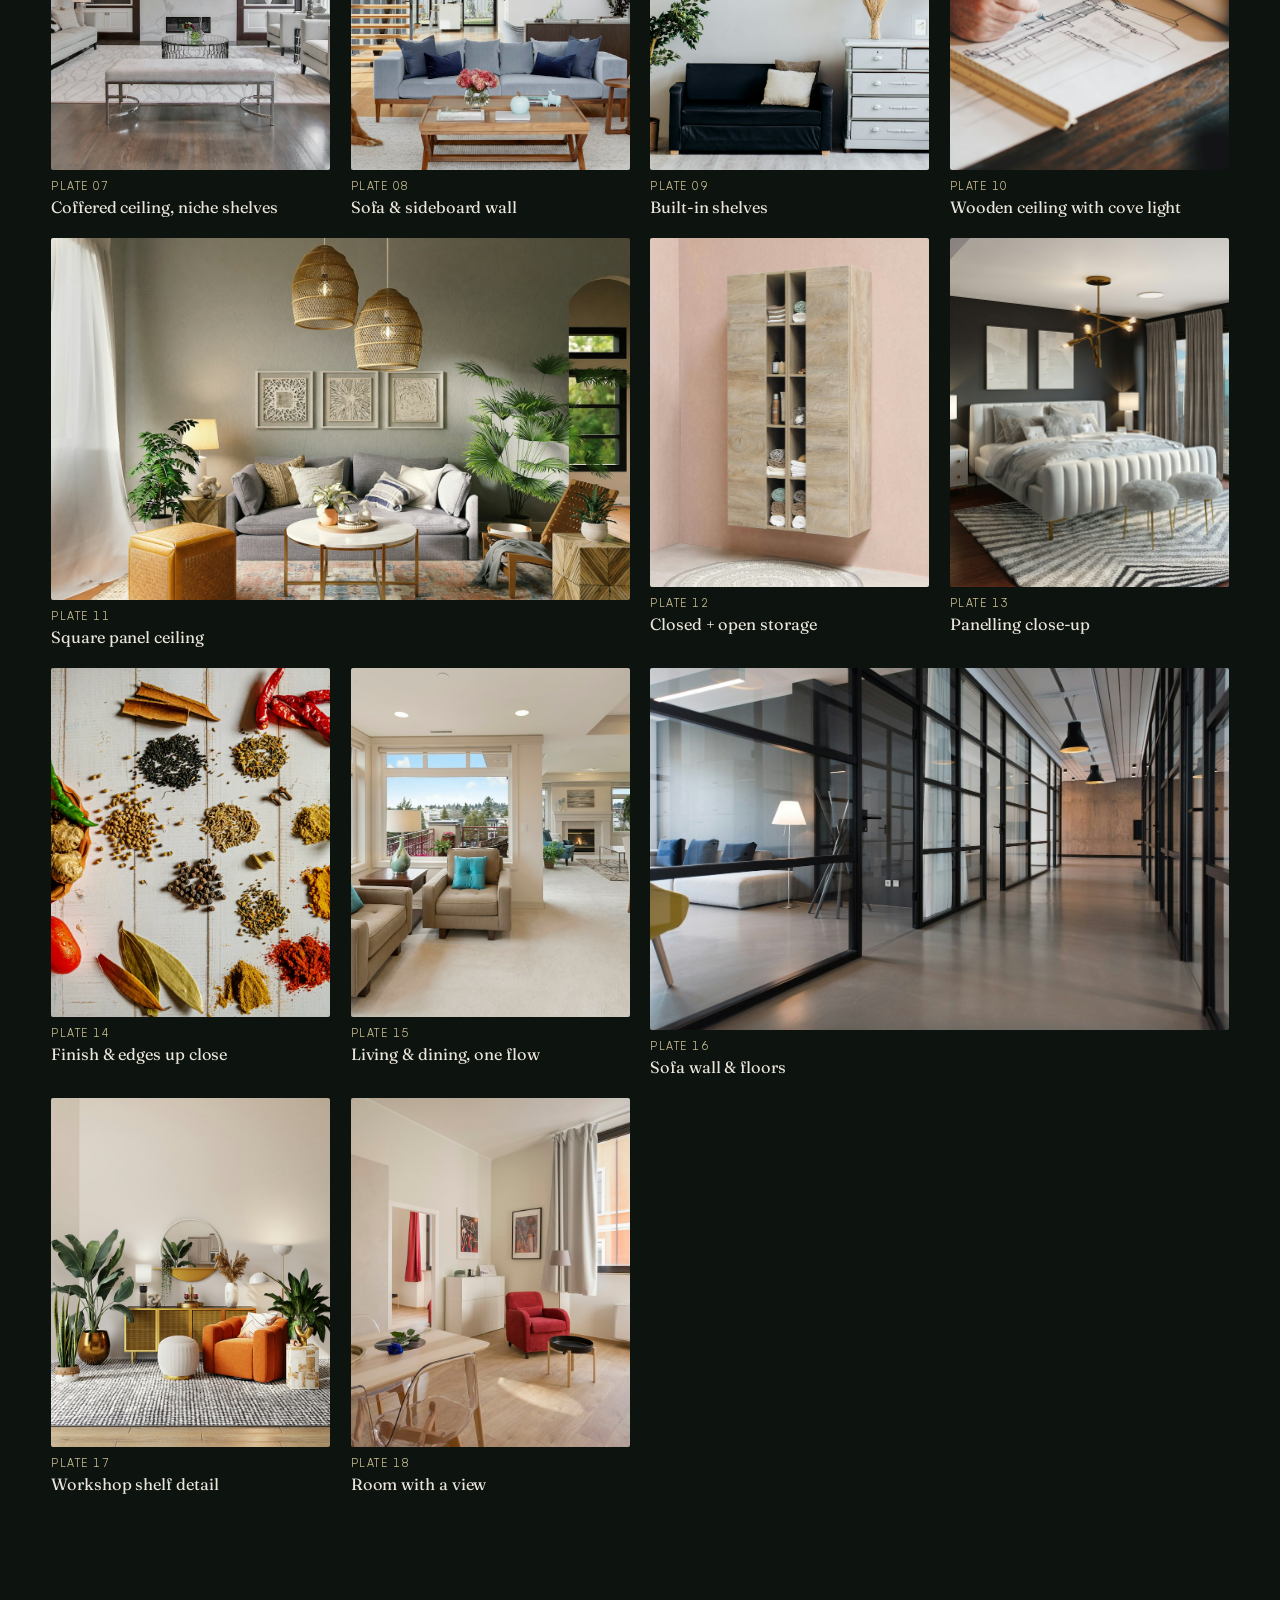
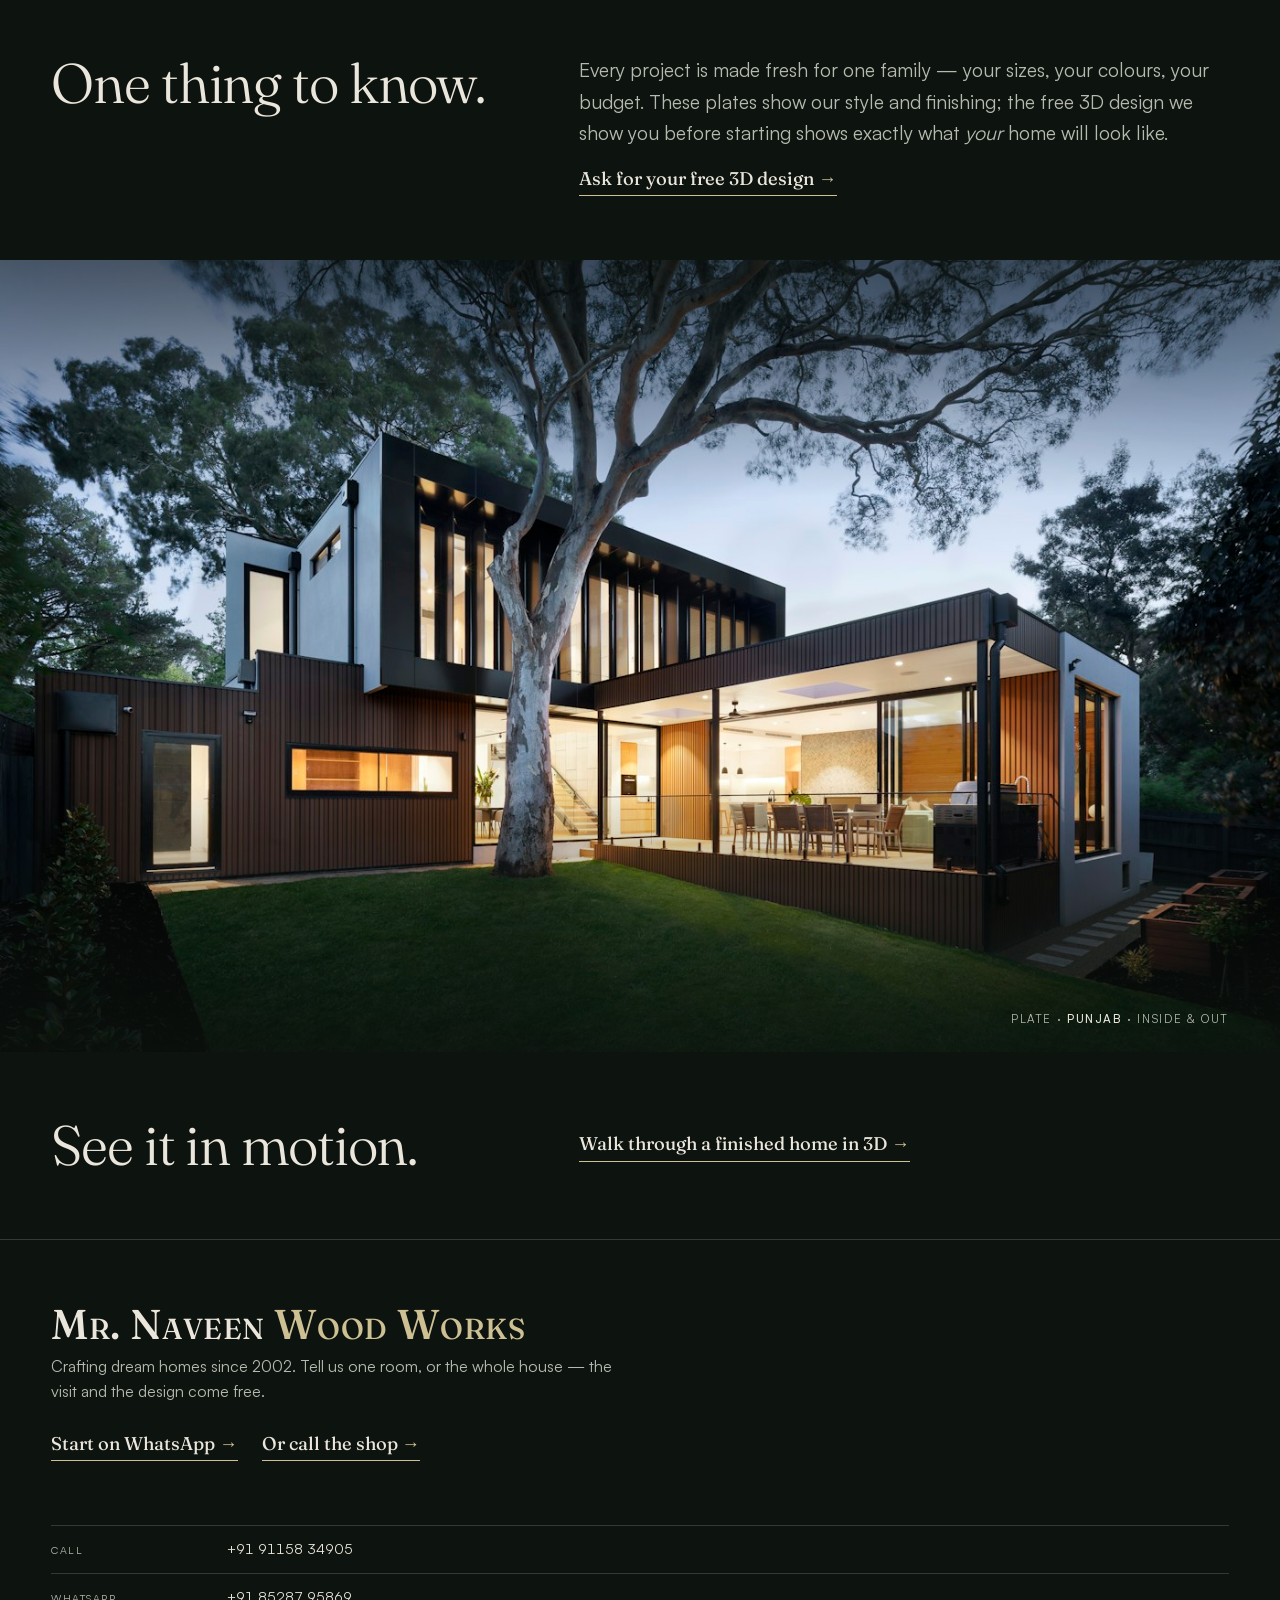
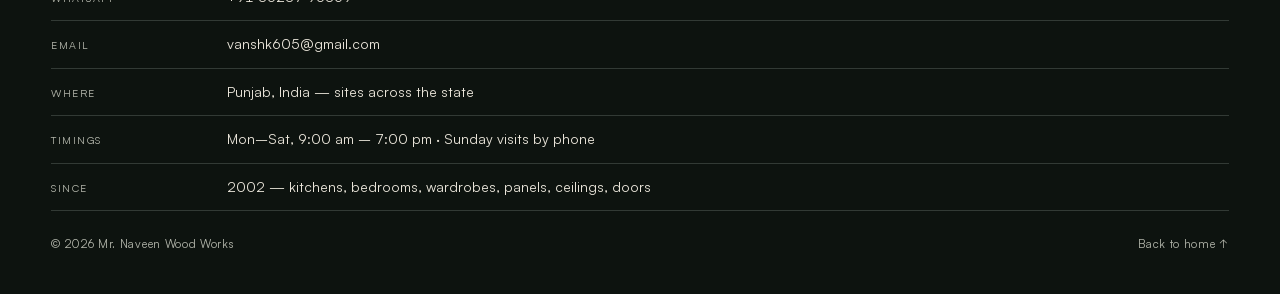
==== commit cc7002d9: "Hallmark redesign (designed-as-app): Photographic macrostructure, N6 masthead nav, Ft4 colophon, tok" ====
--- a/gallery.html
+++ b/gallery.html
@@ -3,11 +3,11 @@
 <head>
   <meta charset="utf-8" />
   <meta name="viewport" content="width=device-width, initial-scale=1, viewport-fit=cover" />
-  <title>Photo Gallery — Kitchens, Bedrooms &amp; Interiors | Mr. Naveen Wood Works</title>
-  <meta name="description" content="Photos of real work by Mr. Naveen Wood Works, Punjab — modular &amp; Italian kitchens, luxury bedrooms, wardrobes, TV units and panels, false ceilings, doors and storage. Since 2002." />
-  <meta name="theme-color" content="#0c1411" />
-  <meta property="og:title" content="Photo Gallery — Mr. Naveen Wood Works" />
-  <meta property="og:description" content="Kitchens, bedrooms, wardrobes, panels and ceilings — photos of work we designed and built." />
+  <title>Gallery — Photos of Our Work | Mr. Naveen Wood Works</title>
+  <meta name="description" content="Plates from real projects by Mr. Naveen Wood Works, Punjab — modular &amp; Italian kitchens, luxury bedrooms, wardrobes, TV panels, false ceilings, storage. Since 2002." />
+  <meta name="theme-color" content="#0d1613" />
+  <meta property="og:title" content="Gallery — Mr. Naveen Wood Works" />
+  <meta property="og:description" content="Kitchens, bedrooms, wardrobes, panels and ceilings — plates from the work we design and build in Punjab." />
   <meta property="og:type" content="website" />
   <meta property="og:url" content="https://vansh1190.github.io/mrnaveenwoodworks/gallery.html" />
   <meta property="og:image" content="https://vansh1190.github.io/mrnaveenwoodworks/assets/img/living-2.jpg" />
@@ -23,33 +23,23 @@
   <link rel="stylesheet" href="./assets/revamp.css" />
 </head>
 <body>
-  <div class="grain" aria-hidden="true"></div>
+  <a class="skip" href="#gallery">Skip to content</a>
   <div class="progress" aria-hidden="true"><span class="progress__bar"></span></div>
-  <div class="cursor" aria-hidden="true"></div>
-
-  <div class="curtain" aria-hidden="true">
-    <div class="curtain__panel"></div>
-    <div class="curtain__word"><span>M</span><span>N</span><span>W</span><span>W</span></div>
-  </div>
-
-  <a class="skip" href="#gallery">Skip to content</a>
-
-  <header class="nav" id="top">
-    <div class="nav__inner">
-      <a class="brand" href="./index.html" aria-label="Mr. Naveen Wood Works, back to home">
-        <span class="brand__mark"><img class="brand__logo" src="./assets/logo.png" alt="Mr. Naveen Wood Works logo" width="40" height="40" /></span>
-        <span class="brand__text">Mr. Naveen<em>Wood Works</em></span>
-      </a>
-      <nav class="nav__links" id="primary-menu" aria-label="Primary">
-        <a href="./index.html#work">Our Work</a>
-        <a href="./index.html#process">How We Work</a>
-        <a href="./index.html#why">Why Us</a>
+
+  <header class="mast" id="top">
+    <p class="mast__issue">Est. 2002 <i>·</i> Punjab, India <i>·</i> Free visit &amp; 3D design</p>
+    <div class="wrap mast__bar">
+      <a class="mast__name" href="./index.html" aria-label="Mr. Naveen Wood Works — home">Mr. Naveen <em>Wood Works</em></a>
+      <nav class="mast__links" id="primary-menu" aria-label="Primary">
+        <a href="./index.html#about">About</a>
+        <a href="./index.html#work">What we build</a>
+        <a href="./index.html#process">How we work</a>
+        <a href="./gallery.html" aria-current="page">Gallery</a>
         <a href="./index.html#contact">Contact</a>
-        <a href="./gallery.html" aria-current="page">Gallery</a>
       </nav>
-      <div class="nav__right">
-        <a class="btn btn--small magnetic" href="https://wa.me/918528795869?text=Hello%2C%20I%20would%20like%20a%20free%20quote%20for%20home%20interiors." target="_blank" rel="noopener">Get Free Quote</a>
-        <button class="nav__toggle" aria-expanded="false" aria-controls="primary-menu" aria-label="Open menu">
+      <div class="mast__cta">
+        <a class="btn-sq" href="https://wa.me/918528795869?text=Hello%2C%20I%20would%20like%20a%20free%20quote%20for%20home%20interiors." target="_blank" rel="noopener">WhatsApp for a quote</a>
+        <button class="mast__toggle" aria-expanded="false" aria-controls="primary-menu" aria-label="Open menu">
           <span></span><span></span>
         </button>
       </div>
@@ -57,200 +47,153 @@
   </header>
 
   <main>
-    <section class="page-hero" id="top-page">
-      <div class="page-hero__bg" data-parallax="0.12" aria-hidden="true">
-        <img src="./assets/img/interior-2.jpg" alt="" width="1400" height="2489" />
-      </div>
-      <div class="page-hero__scrim" aria-hidden="true"></div>
-      <div class="wrap page-hero__inner">
-        <p class="sec-eyebrow" data-reveal><i class="dot"></i> Gallery · Punjab · Since 2002</p>
-        <h1 class="page-hero__title">
-          <span class="mask"><span class="mask__i">Look at the</span></span>
-          <span class="mask"><span class="mask__i"><em>work</em> before</span></span>
-          <span class="mask"><span class="mask__i">you call us.</span></span>
-        </h1>
-        <p class="page-hero__sub" data-reveal data-reveal-delay="700">
-          Kitchens, bedrooms, wardrobes, panels and ceilings — photos of the work we
-          design, build and install. Tap any photo for a bigger view.
-        </p>
-      </div>
-      <div class="page-hero__crumbs" data-reveal data-reveal-delay="850">
-        <a href="./index.html">Home</a><i>/</i><span>Gallery</span>
-      </div>
-    </section>
-
-    <section class="gallery" id="gallery">
-      <div class="wrap">
-        <div class="gallery__head">
-          <div class="filters" role="group" aria-label="Filter photos by category" data-gallery-filters>
-            <button class="chip is-on" data-filter="all" aria-pressed="true">All</button>
-            <button class="chip" data-filter="kitchen" aria-pressed="false">Kitchens</button>
-            <button class="chip" data-filter="bedroom" aria-pressed="false">Bedrooms</button>
-            <button class="chip" data-filter="wardrobe" aria-pressed="false">Wardrobes &amp; Storage</button>
-            <button class="chip" data-filter="living" aria-pressed="false">Living &amp; Panels</button>
-            <button class="chip" data-filter="ceiling" aria-pressed="false">Ceilings</button>
-            <button class="chip" data-filter="exterior" aria-pressed="false">Exterior</button>
-            <button class="chip" data-filter="detail" aria-pressed="false">Details</button>
-          </div>
-          <p class="gallery__count"><span data-gallery-count>19</span> photos</p>
-        </div>
-
-        <div class="gallery__grid" data-gallery-grid>
-          <figure class="shot" data-cat="kitchen" tabindex="0" role="button" aria-label="Open photo: White modular kitchen with island">
-            <div class="shot__frame"><img src="./assets/img/kitchen-1.jpg" alt="White modular kitchen with island counter" loading="lazy" width="1400" height="738" /></div>
-            <figcaption class="shot__cap"><span class="shot__cat">Kitchen</span><span class="shot__name">White modular kitchen with island</span></figcaption>
-          </figure>
-          <figure class="shot" data-cat="kitchen" tabindex="0" role="button" aria-label="Open photo: Modular kitchen with tall units">
-            <div class="shot__frame"><img src="./assets/img/kitchen-2.jpg" alt="White modular kitchen with tall units and built-in oven" loading="lazy" width="1400" height="839" /></div>
-            <figcaption class="shot__cap"><span class="shot__cat">Kitchen</span><span class="shot__name">Tall units &amp; built-ins</span></figcaption>
-          </figure>
-          <figure class="shot" data-cat="kitchen" tabindex="0" role="button" aria-label="Open photo: Kitchen with tall pantry units">
-            <div class="shot__frame"><img src="./assets/img/kitchen-4.jpg" alt="Kitchen with tall pantry units and stone counter" loading="lazy" width="1400" height="1400" /></div>
-            <figcaption class="shot__cap"><span class="shot__cat">Kitchen</span><span class="shot__name">Tall pantry units</span></figcaption>
-          </figure>
-          <figure class="shot" data-cat="bedroom" tabindex="0" role="button" aria-label="Open photo: Bedroom with panelled headboard">
-            <div class="shot__frame"><img src="./assets/img/bedroom-1.jpg" alt="Bedroom with wooden panelled headboard" loading="lazy" width="1400" height="933" /></div>
-            <figcaption class="shot__cap"><span class="shot__cat">Bedroom</span><span class="shot__name">Panelled headboard wall</span></figcaption>
-          </figure>
-          <figure class="shot" data-cat="bedroom" tabindex="0" role="button" aria-label="Open photo: Calm bedroom with side tables">
-            <div class="shot__frame"><img src="./assets/img/bedroom-2.jpg" alt="Bedroom with wooden side tables and soft lighting" loading="lazy" width="1400" height="933" /></div>
-            <figcaption class="shot__cap"><span class="shot__cat">Bedroom</span><span class="shot__name">Calm tones, tidy sides</span></figcaption>
-          </figure>
-          <figure class="shot" data-cat="bedroom" tabindex="0" role="button" aria-label="Open photo: Bedroom with wardrobe and dressing table">
-            <div class="shot__frame"><img src="./assets/img/bedroom-3.jpg" alt="Luxury bed with wooden bedside tables and sideboard" loading="lazy" width="1400" height="948" /></div>
-            <figcaption class="shot__cap"><span class="shot__cat">Bedroom</span><span class="shot__name">Bed + bedside set</span></figcaption>
-          </figure>
-          <figure class="shot" data-cat="wardrobe" tabindex="0" role="button" aria-label="Open photo: Full height wardrobe">
-            <div class="shot__frame"><img src="./assets/img/wardrobe-1.jpg" alt="Full height bedroom wardrobe" loading="lazy" width="1400" height="933" /></div>
-            <figcaption class="shot__cap"><span class="shot__cat">Wardrobe</span><span class="shot__name">Full height wardrobe</span></figcaption>
-          </figure>
-          <figure class="shot" data-cat="wardrobe" tabindex="0" role="button" aria-label="Open photo: Wall cabinet with open shelves">
-            <div class="shot__frame"><img src="./assets/img/storage-1.jpg" alt="Wooden wall cabinet with open shelves" loading="lazy" width="1400" height="2100" /></div>
-            <figcaption class="shot__cap"><span class="shot__cat">Storage</span><span class="shot__name">Closed + open storage</span></figcaption>
-          </figure>
-          <figure class="shot" data-cat="living" tabindex="0" role="button" aria-label="Open photo: Living room with TV unit and wall panels">
-            <div class="shot__frame"><img src="./assets/img/living-2.jpg" alt="Living room with TV unit and wooden wall panels" loading="lazy" width="1400" height="952" /></div>
-            <figcaption class="shot__cap"><span class="shot__cat">Living</span><span class="shot__name">TV unit + wall panels</span></figcaption>
-          </figure>
-          <figure class="shot" data-cat="living" tabindex="0" role="button" aria-label="Open photo: Living room with built-in shelves">
-            <div class="shot__frame"><img src="./assets/img/living-1.jpg" alt="Living room with built-in wooden shelves" loading="lazy" width="1400" height="935" /></div>
-            <figcaption class="shot__cap"><span class="shot__cat">Living</span><span class="shot__name">Built-in shelves</span></figcaption>
-          </figure>
-          <figure class="shot" data-cat="living ceiling" tabindex="0" role="button" aria-label="Open photo: Living room with designer ceiling">
-            <div class="shot__frame"><img src="./assets/img/living-5.jpg" alt="Bright living room with designer false ceiling" loading="lazy" width="1400" height="933" /></div>
-            <figcaption class="shot__cap"><span class="shot__cat">Living · Ceiling</span><span class="shot__name">Coffered ceiling + niche shelves</span></figcaption>
-          </figure>
-          <figure class="shot" data-cat="living" tabindex="0" role="button" aria-label="Open photo: Dark wood TV unit and bookshelf wall">
-            <div class="shot__frame"><img src="./assets/img/living-4.jpg" alt="Living room with wooden coffee table and sideboard" loading="lazy" width="1400" height="933" /></div>
-            <figcaption class="shot__cap"><span class="shot__cat">Living</span><span class="shot__name">Sofa &amp; sideboard wall</span></figcaption>
-          </figure>
-          <figure class="shot" data-cat="living" tabindex="0" role="button" aria-label="Open photo: Sofa seating with wooden floor">
-            <div class="shot__frame"><img src="./assets/img/sofa-1.jpg" alt="Living room sofa seating with wooden floor" loading="lazy" width="1400" height="935" /></div>
-            <figcaption class="shot__cap"><span class="shot__cat">Living</span><span class="shot__name">Sofa wall &amp; floors</span></figcaption>
-          </figure>
-          <figure class="shot" data-cat="living" tabindex="0" role="button" aria-label="Open photo: Living and dining in one flow">
-            <div class="shot__frame"><img src="./assets/img/living-6.jpg" alt="Bright living and dining space with wooden side table" loading="lazy" width="1400" height="933" /></div>
-            <figcaption class="shot__cap"><span class="shot__cat">Living</span><span class="shot__name">Living &amp; dining, one flow</span></figcaption>
-          </figure>
-          <figure class="shot" data-cat="exterior" tabindex="0" role="button" aria-label="Open photo: Full home exterior with wooden cladding">
-            <div class="shot__frame"><img src="./assets/img/exterior-1.jpg" alt="Modern house exterior with wooden cladding and warm lighting" loading="lazy" width="1400" height="933" /></div>
-            <figcaption class="shot__cap"><span class="shot__cat">Exterior</span><span class="shot__name">Full home, inside &amp; out</span></figcaption>
-          </figure>
-          <figure class="shot" data-cat="ceiling" tabindex="0" role="button" aria-label="Open photo: Wooden false ceiling with lights">
-            <div class="shot__frame"><img src="./assets/img/ceiling-1.jpg" alt="Designer wooden false ceiling with lights" loading="lazy" width="1400" height="788" /></div>
-            <figcaption class="shot__cap"><span class="shot__cat">Ceiling</span><span class="shot__name">Wooden ceiling with lights</span></figcaption>
-          </figure>
-          <figure class="shot" data-cat="ceiling" tabindex="0" role="button" aria-label="Open photo: Square panel ceiling">
-            <div class="shot__frame"><img src="./assets/img/ceiling-2.jpg" alt="Square panel designer ceiling" loading="lazy" width="1400" height="1400" /></div>
-            <figcaption class="shot__cap"><span class="shot__cat">Ceiling</span><span class="shot__name">Square panel ceiling</span></figcaption>
-          </figure>
-          <figure class="shot" data-cat="detail" tabindex="0" role="button" aria-label="Open photo: Wall panelling close-up">
-            <div class="shot__frame"><img src="./assets/img/panel-1.jpg" alt="Wooden wall panelling close-up" loading="lazy" width="1400" height="1400" /></div>
-            <figcaption class="shot__cap"><span class="shot__cat">Detail</span><span class="shot__name">Panelling close-up</span></figcaption>
-          </figure>
-          <figure class="shot" data-cat="detail" tabindex="0" role="button" aria-label="Open photo: Polished finish and edge banding">
-            <div class="shot__frame"><img src="./assets/img/detail-2.jpg" alt="Polished wood finish and edge detail" loading="lazy" width="1400" height="933" /></div>
-            <figcaption class="shot__cap"><span class="shot__cat">Detail</span><span class="shot__name">Finish &amp; edges up close</span></figcaption>
-          </figure>
-        </div>
-
-        <p class="gallery__empty" data-gallery-empty hidden>No photos in this category yet — check “All”.</p>
-      </div>
-    </section>
-
-    <section class="section note-band">
-      <div class="wrap note-band__grid">
+    <section class="gal-head">
+      <div class="wrap gal-head__grid">
         <div>
-          <p class="sec-eyebrow" data-reveal><i class="dot"></i> One thing to know</p>
-          <h2 class="sec-title" data-reveal data-reveal-delay="100" style="font-size:clamp(1.7rem,3.4vw,2.9rem);">Your home will look better<br />than these photos.</h2>
-        </div>
-        <p class="lead" data-reveal data-reveal-delay="180">
-          Every project is made fresh for one family — your sizes, your colours, your
-          budget. These photos show our style and finishing; the 3D design we show you
-          before starting work shows exactly what your home will look like.
-        </p>
-      </div>
-    </section>
-
-    <section class="parallax-band" aria-hidden="true">
-      <div class="parallax-band__layer parallax-band__layer--far" data-parallax="0.06">
-        <img src="./assets/img/living-3.jpg" alt="" loading="lazy" width="1400" height="934" />
-      </div>
-      <div class="parallax-band__layer parallax-band__layer--near" data-parallax="0.2">
-        <img src="./assets/img/detail-2.jpg" alt="" loading="lazy" width="1400" height="933" />
-      </div>
-    </section>
-
-    <section class="section more">
-      <div class="wrap more__row">
-        <div>
-          <p class="sec-eyebrow" data-reveal><i class="dot"></i> See it in motion</p>
-          <h2 class="sec-title" data-reveal data-reveal-delay="100" style="font-size:clamp(1.9rem,4vw,3.6rem);">Walk through a finished<br />home in 3D.</h2>
-        </div>
-        <a class="btn btn--ghost magnetic" href="./index.html#film" data-reveal data-reveal-delay="200">Open the walkthrough →</a>
-      </div>
-    </section>
-  </main>
-
-  <footer class="footer" id="contact">
-    <div class="wrap">
-      <p class="footer__cta-eyebrow" data-reveal><i class="dot"></i> Free site visit &amp; estimate</p>
-      <h2 class="footer__title" data-words>Talk to us about your home.</h2>
-      <div class="footer__actions" data-reveal data-reveal-delay="200">
-        <a class="btn magnetic" href="https://wa.me/918528795869?text=Hello%2C%20I%20would%20like%20a%20free%20quote%20for%20home%20interiors." target="_blank" rel="noopener">
-          <img src="./assets/icons/whatsapp.png" alt="" width="18" height="18" />WhatsApp Us
-        </a>
-        <a class="btn btn--ghost magnetic" href="tel:+919115834905">
-          <img src="./assets/icons/phone.png" alt="" width="18" height="18" />+91 91158 34905
-        </a>
-      </div>
-
-      <div class="footer__cols">
-        <div>
-          <h3>Our Studio</h3>
-          <p>Mr. Naveen Wood Works<br />Crafting dream homes since 2002<br />Punjab, India</p>
+          <p class="label">Gallery — plates from the working archive</p>
+          <h1 class="display" style="margin-top: var(--space-xs); font-size: clamp(2.6rem, 5vw + 1rem, 4.4rem);">Look at the work before you call.</h1>
         </div>
         <div>
-          <h3>Get in Touch</h3>
-          <a href="tel:+919115834905"><img src="./assets/icons/phone.png" alt="" width="18" height="18" />+91 91158 34905</a>
-          <a href="https://wa.me/918528795869" target="_blank" rel="noopener"><img src="./assets/icons/whatsapp.png" alt="" width="18" height="18" />+91 85287 95869</a>
-          <a href="mailto:vanshk605@gmail.com"><img src="./assets/icons/gmail.png" alt="" width="18" height="18" />vanshk605@gmail.com</a>
+          <p class="gal-head__sub">Kitchens, bedrooms, wardrobes, panels and ceilings — plates of what we design, build and install. Tap any plate for a bigger view.</p>
+          <p class="label" style="margin-top: var(--space-md);"><span data-gallery-count class="tnum">18</span> plates</p>
         </div>
+      </div>
+    </section>
+
+    <section class="wrap" id="gallery">
+      <div class="filters" role="group" aria-label="Filter plates by category" data-gallery-filters>
+        <button class="chip is-on" data-filter="all" aria-pressed="true">All</button>
+        <button class="chip" data-filter="kitchen" aria-pressed="false">Kitchens</button>
+        <button class="chip" data-filter="bedroom" aria-pressed="false">Bedrooms</button>
+        <button class="chip" data-filter="wardrobe" aria-pressed="false">Wardrobes</button>
+        <button class="chip" data-filter="living" aria-pressed="false">Living &amp; panels</button>
+        <button class="chip" data-filter="ceiling" aria-pressed="false">Ceilings</button>
+        <button class="chip" data-filter="storage" aria-pressed="false">Storage</button>
+        <button class="chip" data-filter="detail" aria-pressed="false">Details</button>
+      </div>
+
+      <div class="plates" data-gallery-grid>
+        <figure class="plate-item" data-cat="kitchen" data-name="Island kitchen, matte shutters" tabindex="0" role="button" aria-label="Open photo: Island kitchen with matte shutters">
+          <div class="plate-item__frame"><img src="./assets/img/kitchen-1.jpg" alt="White modular kitchen with island counter" loading="lazy" width="1400" height="738" /></div>
+          <figcaption class="plate-item__cap"><span class="plate-item__no"></span><span class="plate-item__name">Island kitchen, matte shutters</span></figcaption>
+        </figure>
+        <figure class="plate-item" data-cat="kitchen" data-name="Tall units &amp; built-ins" tabindex="0" role="button" aria-label="Open photo: Tall units and built-ins">
+          <div class="plate-item__frame"><img src="./assets/img/kitchen-2.jpg" alt="White modular kitchen with tall units and built-in oven" loading="lazy" width="1400" height="839" /></div>
+          <figcaption class="plate-item__cap"><span class="plate-item__no"></span><span class="plate-item__name">Tall units &amp; built-ins</span></figcaption>
+        </figure>
+        <figure class="plate-item" data-cat="bedroom" data-name="Panelled headboard wall" tabindex="0" role="button" aria-label="Open photo: Panelled headboard wall">
+          <div class="plate-item__frame"><img src="./assets/img/bedroom-1.jpg" alt="Bedroom with wooden panelled headboard" loading="lazy" width="1400" height="933" /></div>
+          <figcaption class="plate-item__cap"><span class="plate-item__no"></span><span class="plate-item__name">Panelled headboard wall</span></figcaption>
+        </figure>
+        <figure class="plate-item" data-cat="bedroom" data-name="Bed + bedside set" tabindex="0" role="button" aria-label="Open photo: Bed and bedside set">
+          <div class="plate-item__frame"><img src="./assets/img/bedroom-3.jpg" alt="Luxury bed with wooden bedside tables and sideboard" loading="lazy" width="1400" height="948" /></div>
+          <figcaption class="plate-item__cap"><span class="plate-item__no"></span><span class="plate-item__name">Bed + bedside set</span></figcaption>
+        </figure>
+        <figure class="plate-item" data-cat="wardrobe" data-name="Full height wardrobe" tabindex="0" role="button" aria-label="Open photo: Full height wardrobe">
+          <div class="plate-item__frame"><img src="./assets/img/wardrobe-1.jpg" alt="Full height bedroom wardrobe" loading="lazy" width="1400" height="933" /></div>
+          <figcaption class="plate-item__cap"><span class="plate-item__no"></span><span class="plate-item__name">Full height wardrobe</span></figcaption>
+        </figure>
+        <figure class="plate-item" data-cat="living" data-name="TV unit + panel wall" tabindex="0" role="button" aria-label="Open photo: TV unit with panel wall">
+          <div class="plate-item__frame"><img src="./assets/img/living-2.jpg" alt="Living room with TV unit and wooden wall panels" loading="lazy" width="1400" height="952" /></div>
+          <figcaption class="plate-item__cap"><span class="plate-item__no"></span><span class="plate-item__name">TV unit + panel wall</span></figcaption>
+        </figure>
+        <figure class="plate-item" data-cat="living ceiling" data-name="Coffered ceiling, niche shelves" tabindex="0" role="button" aria-label="Open photo: Coffered ceiling with niche shelves">
+          <div class="plate-item__frame"><img src="./assets/img/living-5.jpg" alt="Bright living room with designer false ceiling" loading="lazy" width="1400" height="933" /></div>
+          <figcaption class="plate-item__cap"><span class="plate-item__no"></span><span class="plate-item__name">Coffered ceiling, niche shelves</span></figcaption>
+        </figure>
+        <figure class="plate-item" data-cat="living" data-name="Sofa &amp; sideboard wall" tabindex="0" role="button" aria-label="Open photo: Sofa and sideboard wall">
+          <div class="plate-item__frame"><img src="./assets/img/living-4.jpg" alt="Living room with wooden coffee table and sideboard" loading="lazy" width="1400" height="933" /></div>
+          <figcaption class="plate-item__cap"><span class="plate-item__no"></span><span class="plate-item__name">Sofa &amp; sideboard wall</span></figcaption>
+        </figure>
+        <figure class="plate-item" data-cat="living" data-name="Built-in shelves" tabindex="0" role="button" aria-label="Open photo: Built-in shelves">
+          <div class="plate-item__frame"><img src="./assets/img/living-1.jpg" alt="Living room with built-in wooden shelves" loading="lazy" width="1400" height="935" /></div>
+          <figcaption class="plate-item__cap"><span class="plate-item__no"></span><span class="plate-item__name">Built-in shelves</span></figcaption>
+        </figure>
+        <figure class="plate-item" data-cat="ceiling" data-name="Wooden ceiling with cove light" tabindex="0" role="button" aria-label="Open photo: Wooden ceiling with cove light">
+          <div class="plate-item__frame"><img src="./assets/img/ceiling-1.jpg" alt="Designer wooden false ceiling with lights" loading="lazy" width="1400" height="788" /></div>
+          <figcaption class="plate-item__cap"><span class="plate-item__no"></span><span class="plate-item__name">Wooden ceiling with cove light</span></figcaption>
+        </figure>
+        <figure class="plate-item" data-cat="ceiling" data-name="Square panel ceiling" tabindex="0" role="button" aria-label="Open photo: Square panel ceiling">
+          <div class="plate-item__frame"><img src="./assets/img/ceiling-2.jpg" alt="Square panel designer ceiling" loading="lazy" width="1400" height="1400" /></div>
+          <figcaption class="plate-item__cap"><span class="plate-item__no"></span><span class="plate-item__name">Square panel ceiling</span></figcaption>
+        </figure>
+        <figure class="plate-item" data-cat="storage" data-name="Closed + open storage" tabindex="0" role="button" aria-label="Open photo: Closed and open storage cabinet">
+          <div class="plate-item__frame"><img src="./assets/img/storage-1.jpg" alt="Wooden wall cabinet with open shelves" loading="lazy" width="1400" height="2100" /></div>
+          <figcaption class="plate-item__cap"><span class="plate-item__no"></span><span class="plate-item__name">Closed + open storage</span></figcaption>
+        </figure>
+        <figure class="plate-item" data-cat="detail" data-name="Panelling close-up" tabindex="0" role="button" aria-label="Open photo: Panelling close-up">
+          <div class="plate-item__frame"><img src="./assets/img/panel-1.jpg" alt="Wooden wall panelling close-up" loading="lazy" width="1400" height="1400" /></div>
+          <figcaption class="plate-item__cap"><span class="plate-item__no"></span><span class="plate-item__name">Panelling close-up</span></figcaption>
+        </figure>
+        <figure class="plate-item" data-cat="detail" data-name="Finish &amp; edges up close" tabindex="0" role="button" aria-label="Open photo: Finish and edges up close">
+          <div class="plate-item__frame"><img src="./assets/img/detail-2.jpg" alt="Polished wood finish and edge detail" loading="lazy" width="1400" height="933" /></div>
+          <figcaption class="plate-item__cap"><span class="plate-item__no"></span><span class="plate-item__name">Finish &amp; edges up close</span></figcaption>
+        </figure>
+        <figure class="plate-item" data-cat="living" data-name="Living &amp; dining, one flow" tabindex="0" role="button" aria-label="Open photo: Living and dining in one flow">
+          <div class="plate-item__frame"><img src="./assets/img/living-6.jpg" alt="Bright living and dining space with wooden side table" loading="lazy" width="1400" height="933" /></div>
+          <figcaption class="plate-item__cap"><span class="plate-item__no"></span><span class="plate-item__name">Living &amp; dining, one flow</span></figcaption>
+        </figure>
+        <figure class="plate-item" data-cat="living" data-name="Sofa wall &amp; floors" tabindex="0" role="button" aria-label="Open photo: Sofa wall and floors">
+          <div class="plate-item__frame"><img src="./assets/img/sofa-1.jpg" alt="Living room sofa seating with wooden floor" loading="lazy" width="1400" height="935" /></div>
+          <figcaption class="plate-item__cap"><span class="plate-item__no"></span><span class="plate-item__name">Sofa wall &amp; floors</span></figcaption>
+        </figure>
+        <figure class="plate-item" data-cat="detail" data-name="Workshop shelf detail" tabindex="0" role="button" aria-label="Open photo: Workshop shelf detail">
+          <div class="plate-item__frame"><img src="./assets/img/shelf-1.jpg" alt="Wooden shelf and joinery detail" loading="lazy" width="1400" height="2489" /></div>
+          <figcaption class="plate-item__cap"><span class="plate-item__no"></span><span class="plate-item__name">Workshop shelf detail</span></figcaption>
+        </figure>
+        <figure class="plate-item" data-cat="living" data-name="Room with a view" tabindex="0" role="button" aria-label="Open photo: Room with a view">
+          <div class="plate-item__frame"><img src="./assets/img/living-3.jpg" alt="Bright room with wooden furniture" loading="lazy" width="1400" height="934" /></div>
+          <figcaption class="plate-item__cap"><span class="plate-item__no"></span><span class="plate-item__name">Room with a view</span></figcaption>
+        </figure>
+      </div>
+
+      <p class="gal-empty" data-gallery-empty hidden>No plates in this category yet — try “All”.</p>
+    </section>
+
+    <section class="text-fold text-fold--tight">
+      <div class="wrap text-fold__grid">
+        <h2 class="display">One thing to know.</h2>
         <div>
-          <h3>Our Services</h3>
-          <a href="./index.html#work">Italian &amp; modular kitchens</a>
-          <a href="./index.html#work">Bedroom furniture &amp; beds</a>
-          <a href="./index.html#work">LCD/LED panels &amp; TV units</a>
-          <a href="./index.html#work">Doors, windows &amp; ceilings</a>
-          <a href="./gallery.html">Photo gallery</a>
+          <p class="lede">Every project is made fresh for one family — your sizes, your colours, your budget. These plates show our style and finishing; the free 3D design we show you before starting shows exactly what <em>your</em> home will look like.</p>
+          <p style="margin-top: var(--space-md);"><a class="tlink" href="https://wa.me/918528795869?text=Hello%2C%20I%20saw%20the%20gallery%20and%20want%20a%20free%203D%20design." target="_blank" rel="noopener">Ask for your free 3D design <span class="arr">→</span></a></p>
         </div>
-        <div>
-          <h3>Timings</h3>
-          <p>Mon – Sat · 9:00 am – 7:00 pm<br />Site visits on Sunday too,<br />just call and fix a time</p>
-        </div>
-      </div>
-
-      <div class="footer__base">
+      </div>
+    </section>
+
+    <section class="fold fold--photo" aria-label="Full home exterior">
+      <div class="fold__media">
+        <img src="./assets/img/exterior-1.jpg" alt="Modern house exterior with wooden cladding at dusk" loading="lazy" width="1400" height="933" />
+      </div>
+      <p class="fold__caption">Plate · <b>Punjab</b> · inside &amp; out</p>
+    </section>
+
+    <section class="text-fold text-fold--tight">
+      <div class="wrap text-fold__grid" style="align-items:center;">
+        <h2 class="display">See it in motion.</h2>
+        <p><a class="tlink" href="./index.html#film">Walk through a finished home in 3D <span class="arr">→</span></a></p>
+      </div>
+    </section>
+  </main>
+
+  <footer class="colophon" id="contact">
+    <div class="wrap">
+      <p class="colophon__word">Mr. Naveen <em>Wood Works</em></p>
+      <p class="colophon__lede">Crafting dream homes since 2002. Tell us one room, or the whole house — the visit and the design come free.</p>
+      <div class="colophon__cta">
+        <a class="tlink" href="https://wa.me/918528795869?text=Hello%2C%20I%20would%20like%20a%20free%20quote%20for%20home%20interiors." target="_blank" rel="noopener">Start on WhatsApp <span class="arr">→</span></a>
+        <a class="tlink" href="tel:+919115834905">Or call the shop <span class="arr">→</span></a>
+      </div>
+
+      <dl class="colophon__meta tnum">
+        <div class="colophon__line"><dt>Call</dt><dd><a href="tel:+919115834905">+91 91158 34905</a></dd></div>
+        <div class="colophon__line"><dt>WhatsApp</dt><dd><a href="https://wa.me/918528795869" target="_blank" rel="noopener">+91 85287 95869</a></dd></div>
+        <div class="colophon__line"><dt>Email</dt><dd><a href="mailto:vanshk605@gmail.com">vanshk605@gmail.com</a></dd></div>
+        <div class="colophon__line"><dt>Where</dt><dd>Punjab, India — sites across the state</dd></div>
+        <div class="colophon__line"><dt>Timings</dt><dd>Mon–Sat, 9:00 am – 7:00 pm · Sunday visits by phone</dd></div>
+        <div class="colophon__line"><dt>Since</dt><dd>2002 — kitchens, bedrooms, wardrobes, panels, ceilings, doors</dd></div>
+      </dl>
+
+      <div class="colophon__base">
         <span>© <span data-year>2026</span> Mr. Naveen Wood Works</span>
         <a href="./index.html">Back to home ↑</a>
       </div>
--- a/assets/revamp.css
+++ b/assets/revamp.css
@@ -1,553 +1,453 @@
+/* Hallmark · genre: editorial · macrostructure: Photographic · theme: dark editorial
+   (green-gold, tinted neutrals, khaki accent) · enrichment: none — photography + type
+   nav: N6 newspaper masthead (condense-on-scroll) · footer: Ft4 dense colophon
+   H6 knobs: area=full-bleed 88svh · caption=lower-right · text=overlay-corner
+   F3 knobs: columns=2 · rules=every-row · numbers=tabular
+   F4 knobs: numbering=1.0 · layout=vertical · connector=none
+   designed-as-app · design-system: design.md
+   pre-emit critique: P5 H4 E4 S4 R5 V4 */
+
 @import url("./fonts/fraunces.css");
 @import url("./fonts/satoshi.css");
 
+/* ---------- locked tokens (design.md) ---------- */
 :root {
-  --ink: #0c1411;
-  --ink-soft: #14201b;
-  --bone: #efe7da;
-  --bone-dim: rgba(239, 231, 218, .62);
-  --gold: #cfc38f;
-  --sage: #8fa886;
-  --walnut: #6b4a2f;
-  --line: rgba(239, 231, 218, .15);
-  --display: "Fraunces", "Iowan Old Style", Georgia, serif;
-  --body: "Satoshi", "Helvetica Neue", Arial, sans-serif;
-  --ease: cubic-bezier(.22, 1, .36, 1);
-  --slow: cubic-bezier(.16, 1, .3, 1);
-  --pad: clamp(20px, 5vw, 88px);
-  --h1: clamp(2.9rem, 10.5vw, 9.4rem);
+  --color-paper: #0d1613;      --color-paper: oklch(18% 0.012 155);
+  --color-paper-2: #16221c;    --color-paper-2: oklch(24% 0.016 155);
+  --color-rule: #35443c;       --color-rule: oklch(34% 0.014 155);
+  --color-muted: #b3bcae;      --color-muted: oklch(78% 0.016 120);
+  --color-ink: #ede7db;        --color-ink: oklch(92.5% 0.016 85);
+  --color-accent: #cfc38f;     --color-accent: oklch(81% 0.062 95);
+  --color-accent-ink: #0d1613; --color-accent-ink: oklch(18% 0.012 155);
+  --color-focus: #ddd2a0;      --color-focus: oklch(87% 0.07 95);
+  --color-sage: #93a98c;       --color-sage: oklch(68% 0.045 145);
+
+  --font-display: "Fraunces", "Iowan Old Style", Georgia, serif;
+  --font-body: "Satoshi", "Helvetica Neue", Arial, sans-serif;
+
+  --space-3xs: 0.125rem; --space-2xs: 0.25rem; --space-xs: 0.5rem;
+  --space-sm: 0.75rem;   --space-md: 1rem;     --space-lg: 1.5rem;
+  --space-xl: 2.5rem;    --space-2xl: 4rem;    --space-3xl: 6rem;
+  --space-4xl: 9rem;
+
+  --ease-out: cubic-bezier(.16, 1, .3, 1);
+  --ease-in: cubic-bezier(.7, 0, .84, 0);
+  --ease-in-out: cubic-bezier(.65, 0, .35, 1);
+  --dur-micro: 120ms; --dur-short: 220ms; --dur-long: 420ms;
+
+  --radius-card: 2px;
+  --page-gutter: clamp(1rem, 4vw, 4rem);
+  --z-base: 1; --z-raised: 10; --z-dropdown: 100;
+  --z-sticky: 200; --z-modal: 400; --z-tooltip: 600;
+
+  --rule-hair: 1px;
 }
 
 *, ::before, ::after { box-sizing: border-box; }
 
 html {
   -webkit-text-size-adjust: 100%;
+  overflow-x: clip;
   scroll-behavior: smooth;
-  overflow-x: hidden;
-  overflow-x: clip;
-}
-
+}
 body {
   margin: 0;
-  background: var(--ink);
-  color: var(--bone);
-  font-family: var(--body);
+  overflow-x: clip;
+  background: var(--color-paper);
+  color: var(--color-ink);
+  font-family: var(--font-body);
   font-weight: 400;
-  font-size: clamp(15px, 1.05vw, 17px);
-  line-height: 1.62;
-  letter-spacing: .005em;
+  font-size: clamp(16px, 1.02vw, 17px);
+  line-height: 1.6;
   -webkit-font-smoothing: antialiased;
 }
-
-body.is-locked { overflow: hidden; }
+body.is-locked { overflow-y: hidden; }
 
 img, video { display: block; max-width: 100%; }
 a { color: inherit; text-decoration: none; }
 h1, h2, h3, p, ol, ul, figure, blockquote { margin: 0; }
 ol, ul { padding: 0; list-style: none; }
 button { font: inherit; color: inherit; background: none; border: 0; }
-
-::selection { background: var(--gold); color: var(--ink); }
-
-:focus-visible { outline: 2px solid var(--gold); outline-offset: 3px; }
-
-.wrap { width: min(1440px, 100%); padding-inline: var(--pad); margin-inline: auto; }
-
+table { border-collapse: collapse; width: 100%; }
+
+::selection { background: var(--color-accent); color: var(--color-accent-ink); }
+:focus-visible { outline: 2px solid var(--color-focus); outline-offset: 3px; }
+
+.wrap { width: min(1320px, 100%); padding-inline: var(--page-gutter); margin-inline: auto; }
+.tnum { font-variant-numeric: tabular-nums; }
 .skip {
-  position: fixed; top: -100px; left: 16px; z-index: 999;
-  background: var(--gold); color: var(--ink); padding: 10px 16px; border-radius: 2px;
-  transition: top .25s var(--ease);
-}
-.skip:focus { top: 16px; }
-
-/* ---------- texture + chrome ---------- */
-.grain {
-  position: fixed; inset: -60%; z-index: 900; pointer-events: none;
-  opacity: .12; mix-blend-mode: overlay;
-  background-image: url("data:image/svg+xml;utf8,<svg xmlns='http://www.w3.org/2000/svg' width='160' height='160'><filter id='n'><feTurbulence type='fractalNoise' baseFrequency='.85' numOctaves='3' stitchTiles='stitch'/></filter><rect width='160' height='160' filter='url(%23n)'/></svg>");
-  animation: grain 7s steps(7) infinite;
-}
-@keyframes grain {
-  0%, 100% { transform: translate3d(0, 0, 0); }
-  20% { transform: translate3d(-3%, 2%, 0); }
-  40% { transform: translate3d(2%, -4%, 0); }
-  60% { transform: translate3d(-2%, -2%, 0); }
-  80% { transform: translate3d(3%, 3%, 0); }
-}
-
+  position: fixed; top: -100px; left: var(--space-md); z-index: var(--z-tooltip);
+  background: var(--color-accent); color: var(--color-accent-ink);
+  padding: var(--space-xs) var(--space-md); border-radius: var(--radius-card);
+  transition: top var(--dur-short) var(--ease-out);
+}
+.skip:focus { top: var(--space-md); }
+
+/* ---------- shared editorial type ---------- */
+.label {
+  font-size: 0.7rem; font-weight: 500; text-transform: uppercase;
+  letter-spacing: 0.14em; color: var(--color-accent);
+}
+.display {
+  font-family: var(--font-display); font-weight: 320; font-style: normal;
+  line-height: 1.05; letter-spacing: -0.02em; font-size: clamp(2rem, 3.6vw + 0.6rem, 3.6rem);
+  text-wrap: balance; overflow-wrap: anywhere; min-width: 0;
+}
+.lede {
+  color: var(--color-muted); font-size: clamp(1.02rem, 1.1vw + 0.7rem, 1.22rem);
+  max-width: 62ch;
+}
+.sec-no {
+  font-family: var(--font-display); font-size: 0.8rem; letter-spacing: 0.1em;
+  color: var(--color-accent); font-variant-numeric: tabular-nums;
+}
+
+/* typographic-link CTA — primary button voice */
+.tlink {
+  display: inline-block; white-space: nowrap;
+  font-family: var(--font-display); font-size: 1.15rem; font-weight: 450;
+  border-bottom: var(--rule-hair) solid var(--color-accent); padding-bottom: 2px;
+  transition: color var(--dur-micro) var(--ease-out), border-color var(--dur-micro) var(--ease-out);
+}
+.tlink .arr { font-style: normal; color: var(--color-accent); }
+.tlink:hover { color: var(--color-accent); }
+
+/* hairline rectangular chip — secondary control voice */
+.btn-sq {
+  display: inline-flex; align-items: center; gap: var(--space-xs);
+  white-space: nowrap; padding: 0.72rem 1.25rem;
+  border: var(--rule-hair) solid var(--color-rule); border-radius: var(--radius-card);
+  font-size: 0.88rem; font-weight: 500; letter-spacing: 0.02em;
+  transition: border-color var(--dur-micro) var(--ease-out), color var(--dur-micro) var(--ease-out), background-color var(--dur-micro) var(--ease-out);
+}
+.btn-sq:hover { border-color: var(--color-accent); color: var(--color-accent); }
+.btn-sq--fill { background: var(--color-accent); border-color: var(--color-accent); color: var(--color-accent-ink); font-weight: 700; }
+.btn-sq--fill:hover { background: transparent; color: var(--color-accent); }
+
+/* ---------- reading progress (functional) ---------- */
 .progress {
-  position: fixed; inset: 0 auto auto 0; z-index: 950; width: 100%; height: 2px;
-  background: rgba(239, 232, 220, .08);
-}
-.progress__bar { display: block; height: 100%; width: 100%; transform: scaleX(0); transform-origin: 0 50%; background: var(--gold); }
-
-.cursor {
-  position: fixed; top: 0; left: 0; z-index: 960; width: 34px; height: 34px;
-  margin: -17px 0 0 -17px; border: 1px solid var(--gold); border-radius: 50%;
-  pointer-events: none; opacity: 0; transition: opacity .4s;
-}
-.cursor.is-on { opacity: .85; }
-@media (hover: none), (pointer: coarse) { .cursor { display: none; } }
-
-/* ---------- preloader ---------- */
-.curtain { position: fixed; inset: 0; z-index: 990; display: grid; place-items: center; pointer-events: none; }
-.curtain__panel { position: absolute; inset: 0; background: var(--ink-soft); transform-origin: 50% 100%; animation: curtainUp 1s var(--slow) 2.8s forwards; }
-.curtain__word { display: flex; gap: .06em; font-family: var(--display); font-size: clamp(2rem, 7vw, 4.4rem); color: var(--gold); }
-.curtain__word span { opacity: 0; transform: translateY(60%); }
-html:not(.is-ready) .curtain__word span { animation: curtainWord .9s var(--slow) forwards; }
-html:not(.is-ready) .curtain__word span:nth-child(2) { animation-delay: .08s; }
-html:not(.is-ready) .curtain__word span:nth-child(3) { animation-delay: .16s; }
-html:not(.is-ready) .curtain__word span:nth-child(4) { animation-delay: .24s; }
-html.is-ready .curtain__panel { animation: curtainUp 1s var(--slow) .12s forwards; }
-html.is-ready .curtain__word { animation: curtainOut .5s var(--ease) forwards; }
-@keyframes curtainWord { to { opacity: 1; transform: translateY(0); } }
-@keyframes curtainOut { to { opacity: 0; transform: translateY(-30%); } }
-@keyframes curtainUp { to { transform: translateY(-101%); } }
-
-/* ---------- nav (bubble on scroll down) ---------- */
-.nav { position: fixed; inset: 12px 0 auto; z-index: 800; pointer-events: none; }
-.nav__inner {
-  width: min(1440px, 100%); margin-inline: auto; padding: clamp(12px, 1.6vw, 18px) var(--pad);
-  display: flex; align-items: center; justify-content: space-between; gap: 20px;
-  pointer-events: auto; border: 1px solid transparent; border-radius: 999px;
-  transition: width .5s var(--slow), padding .5s var(--slow), gap .5s var(--slow),
-    background-color .45s, border-color .45s, box-shadow .5s var(--slow);
-}
-.nav.is-bubble .nav__inner {
-  width: min(820px, 94vw); padding: 8px 10px 8px 18px; gap: 12px;
-  background: rgba(12, 20, 17, .78); backdrop-filter: blur(16px);
-  border-color: var(--line); box-shadow: 0 18px 44px rgba(0, 0, 0, .5);
-}
-.brand { display: flex; align-items: center; gap: 12px; }
-.brand__mark {
-  display: grid; place-items: center; width: 40px; height: 40px; flex: none;
-  border: 1px solid var(--gold); border-radius: 999px; overflow: hidden; background: var(--bone);
-  transition: width .5s var(--slow), height .5s var(--slow);
-}
-.brand__logo { width: 100%; height: 100%; object-fit: cover; }
-.nav.is-bubble .brand__mark { width: 32px; height: 32px; font-size: 12px; }
-.brand__text { font-family: var(--display); font-size: 15px; line-height: 1.15; letter-spacing: .01em; }
-.brand__text em {
-  display: block; font-style: normal; font-size: 10.5px; letter-spacing: .32em;
-  text-transform: uppercase; color: var(--bone-dim); max-height: 15px; opacity: 1;
-  overflow: hidden; transition: max-height .45s var(--slow), opacity .35s;
-}
-.nav.is-bubble .brand__text em { max-height: 0; opacity: 0; }
-.nav__links { display: flex; gap: clamp(16px, 2.2vw, 34px); font-size: 14.5px; }
-.nav__links a { position: relative; padding-block: 6px; color: var(--bone-dim); transition: color .3s; }
-.nav__links a::after {
-  content: ""; position: absolute; left: 0; bottom: 0; width: 100%; height: 1px;
-  background: var(--gold); transform: scaleX(0); transform-origin: 100% 50%;
-  transition: transform .45s var(--slow);
-}
-.nav__links a:hover { color: var(--bone); }
-.nav__links a:hover::after { transform: scaleX(1); transform-origin: 0 50%; }
-.nav__right { display: flex; align-items: center; gap: 12px; }
-.nav__right .btn--small { transition: padding .5s var(--slow), font-size .5s var(--slow); }
-.nav.is-bubble .nav__right .btn--small { padding: 9px 16px; font-size: 12.5px; }
-.nav__toggle {
-  display: none; width: 44px; height: 44px; border: 1px solid var(--line); border-radius: 999px;
-  position: relative; background: rgba(12, 20, 17, .65); backdrop-filter: blur(10px);
-}
-.nav__toggle span { position: absolute; left: 13px; width: 18px; height: 1px; background: var(--bone); transition: transform .4s var(--slow), opacity .3s; }
-.nav__toggle span:nth-child(1) { top: 19px; }
-.nav__toggle span:nth-child(2) { top: 24px; }
-.nav.is-open .nav__toggle span:nth-child(1) { transform: translateY(2.5px) rotate(45deg); }
-.nav.is-open .nav__toggle span:nth-child(2) { transform: translateY(-2.5px) rotate(-45deg); }
-
-@media (max-width: 900px) {
-  .nav__links {
-    position: fixed; inset: 0; z-index: -1; flex-direction: column; align-items: flex-start;
-    justify-content: center; gap: 8px; padding: var(--pad);
-    background: var(--ink-soft); font-family: var(--display);
-    clip-path: inset(0 0 100% 0); visibility: hidden; transition: clip-path .8s var(--slow), visibility .8s;
+  position: fixed; inset: 0 auto auto 0; width: 100%; height: 2px;
+  z-index: var(--z-sticky); background: transparent; pointer-events: none;
+}
+.progress__bar {
+  display: block; height: 100%; width: 100%; transform: scaleX(0); transform-origin: 0 50%;
+  background: var(--color-accent);
+}
+
+/* ---------- N6 masthead nav ---------- */
+.mast {
+  position: sticky; top: 0; z-index: var(--z-sticky);
+  background: color-mix(in oklab, var(--color-paper) 92%, transparent);
+  backdrop-filter: blur(10px);
+  border-bottom: var(--rule-hair) solid var(--color-rule);
+}
+.mast__issue {
+  text-align: center; padding-top: var(--space-xs);
+  font-size: 0.66rem; letter-spacing: 0.16em; text-transform: uppercase;
+  color: var(--color-muted);
+}
+.mast__issue i { font-style: normal; color: var(--color-accent); padding-inline: 0.5em; }
+.mast__bar {
+  display: flex; align-items: baseline; justify-content: space-between; gap: var(--space-lg);
+  padding-block: var(--space-sm) var(--space-sm);
+}
+.mast__name {
+  font-family: var(--font-display); font-weight: 500; font-style: normal;
+  font-size: clamp(1.35rem, 2.2vw + 0.4rem, 2.15rem); line-height: 1;
+  letter-spacing: 0.015em; font-variant-caps: small-caps; white-space: nowrap;
+}
+.mast__name em { font-style: normal; color: var(--color-accent); }
+.mast__links { display: flex; gap: clamp(var(--space-md), 2.4vw, var(--space-xl)); font-size: 0.86rem; }
+.mast__links a {
+  position: relative; color: var(--color-muted); white-space: nowrap; padding-block: 4px;
+  transition: color var(--dur-micro) var(--ease-out);
+}
+.mast__links a:hover, .mast__links a[aria-current="page"] { color: var(--color-ink); }
+.mast__links a[aria-current="page"] { border-bottom: var(--rule-hair) solid var(--color-accent); }
+.mast__cta { display: flex; align-items: center; gap: var(--space-sm); }
+
+/* condensed state past 80px — sticky mini-mast, same vocabulary */
+.mast.is-small .mast__issue { display: none; }
+.mast.is-small .mast__name { font-size: 1.12rem; }
+.mast.is-small .mast__bar { padding-block: 0.55rem; }
+
+/* mobile disclosure */
+.mast__toggle {
+  display: none; width: 44px; height: 44px; border: var(--rule-hair) solid var(--color-rule);
+  border-radius: var(--radius-card); position: relative;
+}
+.mast__toggle span { position: absolute; left: 12px; width: 20px; height: 1px; background: var(--color-ink); transition: transform var(--dur-long) var(--ease-in-out); }
+.mast__toggle span:nth-child(1) { top: 19px; }
+.mast__toggle span:nth-child(2) { top: 25px; }
+.mast.is-open .mast__toggle span:nth-child(1) { transform: translateY(3px) rotate(45deg); }
+.mast.is-open .mast__toggle span:nth-child(2) { transform: translateY(-3px) rotate(-45deg); }
+
+@media (max-width: 60rem) {
+  .mast__links {
+    position: fixed; inset: 0; z-index: var(--z-raised); display: flex; flex-direction: column;
+    align-items: flex-start; justify-content: center; gap: var(--space-lg);
+    padding: var(--space-2xl) var(--page-gutter);
+    background: var(--color-paper-2); visibility: hidden;
   }
-  .nav.is-open .nav__inner { background: transparent; backdrop-filter: none; border-color: transparent; box-shadow: none; }
-  .nav.is-open .nav__links { clip-path: inset(0 0 0 0); visibility: visible; }
-  .nav__links a { font-size: clamp(2rem, 9vw, 3.4rem); color: var(--bone); letter-spacing: -.02em; }
-  .nav.is-open .nav__links a { opacity: 0; animation: menuIn .7s var(--slow) forwards; }
-  .nav.is-open .nav__links a:nth-child(2) { animation-delay: .07s; }
-  .nav.is-open .nav__links a:nth-child(3) { animation-delay: .14s; }
-  .nav.is-open .nav__links a:nth-child(4) { animation-delay: .21s; }
-  .nav__toggle { display: block; }
-  .nav__right .btn--small { display: none; }
-  .hero__eyebrow { position: static; margin-bottom: 22px; }
-  .hero__foot { flex-direction: column; align-items: flex-start; }
-  .hero__side { width: 100%; }
-  .hero__side .btn { flex: 1 1 auto; justify-content: center; }
-}
-html:not(.js) .curtain { animation: curtainOut .6s var(--ease) 2.9s forwards; }
-@keyframes menuIn { from { opacity: 0; transform: translateY(30%); } to { opacity: 1; transform: none; } }
-@media (max-width: 900px) {
-  .nav.is-open .nav__links a:nth-child(5) { animation-delay: .28s; }
-}
-
-/* ---------- buttons ---------- */
-.btn {
-  position: relative; display: inline-flex; align-items: center; gap: 10px;
-  padding: 15px 26px; border-radius: 999px; border: 1px solid var(--gold);
-  background: var(--gold); color: var(--ink);
-  font-size: 14px; font-weight: 700; letter-spacing: .02em;
-  will-change: transform;
-  transition: background-color .35s, color .35s, border-color .35s;
-}
-.btn img { width: 17px; height: 17px; }
-.btn:hover { background: transparent; color: var(--bone); }
-.btn--ghost { background: transparent; color: var(--bone); border-color: var(--line); }
-.btn--ghost:hover { border-color: var(--gold); color: var(--gold); }
-.btn--small { padding: 11px 20px; font-size: 13px; }
-
-.round {
-  width: 46px; height: 46px; border-radius: 50%; border: 1px solid var(--line);
-  display: grid; place-items: center; font-size: 16px; color: var(--bone);
-  transition: border-color .3s, background-color .3s, color .3s, transform .3s var(--ease);
-}
-.round:hover { border-color: var(--gold); color: var(--gold); }
-.round:active { transform: scale(.94); }
-
-/* ---------- shared type ---------- */
-.sec-eyebrow {
-  display: flex; align-items: center; gap: 10px;
-  font-size: 12px; letter-spacing: .26em; text-transform: uppercase; color: var(--gold);
-  margin-bottom: clamp(18px, 2.6vw, 30px);
-}
-.dot { width: 6px; height: 6px; border-radius: 50%; background: var(--gold); flex: none; }
-.sec-title {
-  font-family: var(--display); font-weight: 340; line-height: .98;
-  font-size: clamp(2.2rem, 5.6vw, 5.2rem); letter-spacing: -.02em;
-}
-.sec-title em { font-style: italic; color: var(--gold); }
-.lead { color: var(--bone-dim); font-size: clamp(1rem, 1.35vw, 1.16rem); max-width: 54ch; }
-
-.section { padding-block: clamp(84px, 13vh, 190px); position: relative; }
-
-/* ---------- reveal system ---------- */
-[data-reveal] { opacity: 0; transform: translateY(30px); }
-.is-in[data-reveal] {
-  opacity: 1; transform: none;
-  transition: opacity 1s var(--slow), transform 1.1s var(--slow);
-  transition-delay: calc(var(--d, 0) * 1ms);
-}
-.mask { display: block; overflow: hidden; }
-.mask__i { display: block; transform: translateY(108%); transition: transform 1.15s var(--slow); transition-delay: calc(var(--d, 0) * 1ms); }
-.is-in .mask__i { transform: translateY(0); }
-.word { display: inline-block; overflow: hidden; vertical-align: top; }
-.word > i { display: inline-block; font-style: inherit; transform: translateY(105%); opacity: 0; transition: transform .8s var(--slow), opacity .6s ease; }
-.is-in .word > i { transform: translateY(0); opacity: 1; }
-
-/* ---------- hero ---------- */
-.hero {
-  position: relative; min-height: 100vh; min-height: 100svh; display: flex; flex-direction: column;
-  justify-content: flex-end; padding: clamp(90px, 14vh, 150px) var(--pad) 0;
-  overflow: hidden; isolation: isolate;
-}
-.hero__media { position: absolute; inset: -12% 0; z-index: -2; will-change: transform; }
-.hero__video { width: 100%; height: 100%; object-fit: cover; transform: scale(1.06); }
-.hero__scrim {
-  position: absolute; inset: 0; z-index: -1;
-  background:
-    radial-gradient(120% 90% at 78% 8%, rgba(12, 20, 17, .1) 0%, rgba(12, 20, 17, .78) 68%),
-    linear-gradient(to bottom, rgba(12, 20, 17, .78) 0%, rgba(12, 20, 17, .22) 34%, rgba(12, 20, 17, .9) 82%, var(--ink) 100%);
-}
-.hero__eyebrow {
-  position: absolute; top: clamp(92px, 15vh, 150px); left: var(--pad);
-  display: flex; align-items: center; gap: 14px;
-  font-size: 11px; letter-spacing: .3em; text-transform: uppercase; color: var(--bone-dim);
-}
-.hero__eyebrow i { display: block; width: clamp(30px, 7vw, 90px); height: 1px; background: var(--gold); }
-.hero__title {
-  font-family: var(--display); font-weight: 320; font-size: var(--h1);
-  line-height: .92; letter-spacing: -.035em; text-wrap: balance;
-}
-.hero__title em { font-style: italic; color: var(--gold); }
-.hero__foot {
-  display: flex; flex-wrap: wrap; align-items: flex-end; justify-content: space-between;
-  gap: 26px; padding-block: clamp(30px, 6vh, 64px) clamp(84px, 12vh, 120px);
-}
-.hero__side { display: flex; flex-wrap: wrap; gap: 12px; }
-.hero__sub { max-width: 44ch; color: var(--bone-dim); font-size: clamp(.98rem, 1.3vw, 1.14rem); }
-.hero__ticker { position: absolute; inset: auto 0 0; border-top: 1px solid var(--line); background: rgba(12, 20, 17, .5); backdrop-filter: blur(6px); overflow: hidden; }
-.ticker { display: flex; padding-block: 13px; }
-.ticker__track { display: flex; flex: none; align-items: center; gap: 30px; padding-right: 30px; animation: ticker 34s linear infinite; }
-.ticker__track span { font-size: 12px; letter-spacing: .24em; text-transform: uppercase; color: var(--bone-dim); white-space: nowrap; }
-.ticker__track b { color: var(--gold); font-size: 10px; }
-@keyframes ticker { to { transform: translateX(-50%); } }
-
-/* ---------- manifesto ---------- */
+  .mast__links a { font-family: var(--font-display); font-size: clamp(1.7rem, 8vw, 2.4rem); color: var(--color-ink); }
+  .mast.is-open .mast__links { visibility: visible; }
+  .mast.is-open { background: var(--color-paper-2); }
+  .mast.is-open .mast__issue { display: none; }
+  .mast__toggle { display: block; }
+  .mast__cta .btn-sq { display: none; }
+}
+
+/* ---------- H6 photographic folds ---------- */
+.fold { position: relative; }
+.fold--photo { height: min(88svh, 860px); }
+.fold--photo .fold__media { position: absolute; inset: 0; overflow: hidden; background: var(--color-paper-2); }
+.fold--photo .fold__media img, .fold--photo .fold__media video { width: 100%; height: 100%; object-fit: cover; }
+.fold--photo::after {
+  content: ""; position: absolute; inset: 0; pointer-events: none;
+  background: linear-gradient(to top, color-mix(in oklab, var(--color-paper) 78%, transparent) 0%, transparent 34%),
+              linear-gradient(to bottom, color-mix(in oklab, var(--color-paper) 55%, transparent) 0%, transparent 30%);
+}
+.fold__title {
+  position: absolute; z-index: var(--z-base); top: clamp(4.6rem, 12vh, 8.5rem);
+  left: var(--page-gutter); right: var(--page-gutter); max-width: 21ch;
+  font-family: var(--font-display); font-weight: 300; font-style: normal;
+  font-size: clamp(2.6rem, 5vw + 1rem, 4.8rem); line-height: 1.04; letter-spacing: -0.025em;
+  text-wrap: balance; overflow-wrap: anywhere;
+}
+.fold__title .accent { color: var(--color-accent); }
+.fold__caption {
+  position: absolute; z-index: var(--z-base); bottom: var(--space-lg); right: var(--page-gutter);
+  font-size: 0.72rem; letter-spacing: 0.14em; text-transform: uppercase; color: var(--color-muted);
+}
+.fold__caption b { font-weight: 500; color: var(--color-ink); }
+.fold__foot {
+  position: absolute; z-index: var(--z-base); bottom: var(--space-lg); left: var(--page-gutter);
+  display: flex; align-items: center; gap: var(--space-lg); flex-wrap: wrap;
+}
+.fold__note { color: var(--color-muted); font-size: 0.9rem; max-width: 34ch; }
+
+/* one orchestrated entrance, load-time only, ≤ 500 ms */
+.entrance { opacity: 0; transform: translateY(10px); animation: settle var(--dur-long) var(--ease-out) forwards; animation-delay: calc(var(--i, 0) * 90ms); }
+@keyframes settle { to { opacity: 1; transform: none; } }
+
+/* ---------- text folds ---------- */
+.text-fold { padding-block: var(--space-4xl) var(--space-3xl); }
+.text-fold--tight { padding-block: var(--space-2xl); }
+.text-fold__grid { display: grid; grid-template-columns: minmax(0, 5fr) minmax(0, 7fr); gap: clamp(var(--space-lg), 5vw, var(--space-3xl)); align-items: start; }
+.text-fold__grid--flip { grid-template-columns: minmax(0, 7fr) minmax(0, 5fr); }
+.text-fold__aside { display: grid; gap: var(--space-md); }
+@media (max-width: 60rem) { .text-fold__grid, .text-fold__grid--flip { grid-template-columns: minmax(0, 1fr); } }
+
 .statement {
-  font-family: var(--display); font-weight: 320; letter-spacing: -.02em;
-  font-size: clamp(1.75rem, 4.4vw, 4.1rem); line-height: 1.14; max-width: 21ch;
-}
-.manifesto .statement { max-width: 34ch; font-size: clamp(1.5rem, 3.4vw, 3rem); line-height: 1.22; }
-.statement i { font-style: italic; color: var(--gold); }
-
-/* ---------- stats ---------- */
-.stats { border-block: 1px solid var(--line); }
-.stats__row { display: grid; grid-template-columns: repeat(4, 1fr); gap: 1px; background: var(--line); }
-.stat { background: var(--ink); padding: clamp(26px, 4vw, 52px) clamp(16px, 2vw, 30px); display: grid; gap: 8px; }
-.stat__num { font-family: var(--display); font-weight: 340; font-size: clamp(2.4rem, 5.4vw, 4.6rem); line-height: 1; letter-spacing: -.02em; }
-.stat__label { font-size: 12px; letter-spacing: .2em; text-transform: uppercase; color: var(--bone-dim); }
-@media (max-width: 800px) { .stats__row { grid-template-columns: repeat(2, 1fr); } }
-
-/* ---------- collections ---------- */
-.work__head { display: flex; flex-wrap: wrap; align-items: flex-end; justify-content: space-between; gap: 30px; }
-.work__nav { display: flex; align-items: center; gap: 22px; }
-.work__index { font-family: var(--display); font-size: 15px; letter-spacing: .1em; color: var(--bone-dim); }
-.work__current { color: var(--gold); }
-.work__arrows { display: flex; gap: 10px; }
-.work__stage {
-  margin-top: clamp(36px, 6vw, 70px); overflow-x: auto; overflow-y: hidden;
-  scroll-snap-type: x proximity; scrollbar-width: none; cursor: grab; overscroll-behavior-x: contain;
-}
-.work__stage::-webkit-scrollbar { display: none; }
-.work__stage.is-grabbing { cursor: grabbing; scroll-snap-type: none; }
-.work__track { display: flex; gap: clamp(18px, 2.4vw, 34px); padding-inline: var(--pad); will-change: transform; }
-.piece { flex: 0 0 min(680px, 80vw); scroll-snap-align: center; }
-.work.is-rail [data-work-stage] .piece { opacity: 0; transform: translateY(34px); }
-.work.is-rail [data-work-stage] .piece.is-in { opacity: 1; transform: none; transition: opacity .9s var(--slow), transform 1s var(--slow); }
-.piece__media { position: relative; overflow: hidden; aspect-ratio: 4 / 5; background: var(--ink-soft); will-change: transform; }
-.piece__media img { width: 100%; height: 100%; object-fit: cover; transform: scale(1.12); transition: transform 1.4s var(--slow); }
-.piece:hover .piece__media img { transform: scale(1.02); }
-.piece__media::after { content: ""; position: absolute; inset: 0; background: linear-gradient(to top, rgba(12, 20, 17, .5), transparent 46%); }
-.piece__body { padding-top: 22px; display: grid; grid-template-columns: auto 1fr; gap: 6px 18px; }
-.piece__no { font-family: var(--display); font-size: 13px; color: var(--gold); letter-spacing: .18em; padding-top: 8px; }
-.piece__title { font-family: var(--display); font-weight: 360; font-size: clamp(1.5rem, 2.7vw, 2.3rem); line-height: 1.06; letter-spacing: -.02em; }
-.piece__copy { grid-column: 2; color: var(--bone-dim); max-width: 46ch; }
-.piece__meta { grid-column: 2; display: flex; flex-wrap: wrap; gap: 8px; margin-top: 6px; }
-.piece__meta li { font-size: 11px; letter-spacing: .18em; text-transform: uppercase; color: var(--bone-dim); border: 1px solid var(--line); border-radius: 999px; padding: 6px 13px; }
-
-/* ---------- parallax band ---------- */
-.parallax-band { position: relative; height: clamp(460px, 84vh, 860px); overflow: hidden; }
-.parallax-band__layer { position: absolute; will-change: transform; overflow: hidden; box-shadow: 0 40px 90px rgba(0, 0, 0, .55); }
-.parallax-band__layer img { width: 100%; height: 100%; object-fit: cover; }
-.parallax-band__layer--far { top: 12%; left: 6%; width: 46%; aspect-ratio: 3 / 2; }
-.parallax-band__layer--near { right: 7%; bottom: 10%; width: 33%; aspect-ratio: 4 / 5; }
-@media (max-width: 800px) {
-  .parallax-band { height: 60vh; }
-  .parallax-band__layer--far { top: 8%; left: 6%; width: 62%; }
-  .parallax-band__layer--near { right: 6%; bottom: 6%; width: 44%; }
-}
-
-/* ---------- process ---------- */
-.process { border-top: 1px solid var(--line); }
-.process__grid { display: grid; grid-template-columns: minmax(0, .9fr) minmax(0, 1.1fr); gap: clamp(30px, 6vw, 90px); align-items: start; }
-.process__sticky { position: sticky; top: clamp(110px, 18vh, 190px); }
-.process__note { margin-top: 26px; color: var(--bone-dim); max-width: 34ch; }
-.process__steps { border-top: 1px solid var(--line); }
-.step { display: grid; grid-template-columns: 82px 1fr; gap: 8px 20px; padding-block: clamp(28px, 4vw, 46px); border-bottom: 1px solid var(--line); }
-.step__no { font-family: var(--display); font-size: 13px; letter-spacing: .18em; color: var(--gold); padding-top: 9px; }
-.step h3 { font-family: var(--display); font-weight: 360; font-size: clamp(1.5rem, 3vw, 2.4rem); letter-spacing: -.02em; }
-.step p { grid-column: 2; color: var(--bone-dim); max-width: 52ch; }
-@media (max-width: 900px) {
-  .process__grid { grid-template-columns: 1fr; }
-  .process__sticky { position: static; }
-}
-
-/* ---------- promise ---------- */
-.voices { border-top: 1px solid var(--line); }
-.voices__grid { display: grid; grid-template-columns: repeat(3, 1fr); gap: clamp(18px, 2.6vw, 40px); }
-.voice { border-top: 1px solid var(--gold); padding-top: 24px; display: grid; gap: 18px; align-content: start; }
-.voice p { font-family: var(--display); font-weight: 330; font-size: clamp(1.1rem, 1.9vw, 1.5rem); line-height: 1.32; letter-spacing: -.01em; }
-.voice footer { font-size: 11px; letter-spacing: .24em; text-transform: uppercase; color: var(--gold); }
-@media (max-width: 860px) { .voices__grid { grid-template-columns: 1fr; } }
+  font-family: var(--font-display); font-weight: 300; font-style: normal;
+  font-size: clamp(1.55rem, 2.4vw + 0.6rem, 2.7rem); line-height: 1.22; letter-spacing: -0.015em;
+  max-width: 34ch; text-wrap: balance;
+}
+.statement .accent { color: var(--color-accent); }
+
+/* ---------- proof strip (real facts only) ---------- */
+.proof { border-block: var(--rule-hair) solid var(--color-rule); }
+.proof__row {
+  display: grid; grid-template-columns: repeat(4, minmax(0, 1fr));
+  border-inline-start: var(--rule-hair) solid var(--color-rule);
+}
+.proof__item { padding: var(--space-xl) var(--space-lg); border-inline-end: var(--rule-hair) solid var(--color-rule); }
+.proof__num { font-family: var(--font-display); font-weight: 340; font-size: clamp(1.9rem, 3.2vw, 3rem); line-height: 1; font-variant-numeric: tabular-nums; }
+.proof__label { margin-top: var(--space-xs); font-size: 0.72rem; letter-spacing: 0.12em; text-transform: uppercase; color: var(--color-muted); }
+@media (max-width: 60rem) {
+  .proof__row { grid-template-columns: repeat(2, minmax(0, 1fr)); }
+  .proof__item { border-block-end: var(--rule-hair) solid var(--color-rule); }
+}
+@media (max-width: 30rem) {
+  .proof__row { grid-template-columns: minmax(0, 1fr); }
+}
+
+/* ---------- F3 ledger (tabular rows, hairlines) ---------- */
+.ledger { border-top: var(--rule-hair) solid var(--color-rule); }
+.ledger__row {
+  display: grid; grid-template-columns: minmax(0, 10ch) minmax(0, 26ch) minmax(0, 1fr);
+  gap: var(--space-md); align-items: baseline;
+  padding-block: var(--space-md); border-bottom: var(--rule-hair) solid var(--color-rule);
+}
+.ledger__no { font-family: var(--font-display); font-size: 0.85rem; color: var(--color-accent); font-variant-numeric: tabular-nums; }
+.ledger__name { font-family: var(--font-display); font-weight: 400; font-size: clamp(1.15rem, 1.4vw + 0.5rem, 1.5rem); line-height: 1.15; letter-spacing: -0.01em; }
+.ledger__note { color: var(--color-muted); font-size: 0.92rem; }
+@media (max-width: 60rem) {
+  .ledger__row { grid-template-columns: minmax(0, 4ch) minmax(0, 1fr); }
+  .ledger__note { grid-column: 2; }
+}
+
+/* ---------- work plates (photo + caption columns) ---------- */
+.plate { display: grid; grid-template-columns: minmax(0, 7fr) minmax(0, 5fr); gap: clamp(var(--space-lg), 4vw, var(--space-2xl)); align-items: center; }
+.plate + .plate { margin-top: var(--space-3xl); }
+.plate--flip .plate__media { order: 2; }
+.plate--flip .plate__body { order: 1; }
+.plate__media { overflow: hidden; border-radius: var(--radius-card); aspect-ratio: 16 / 10; background: var(--color-paper-2); }
+.plate__media img { width: 100%; height: 100%; object-fit: cover; }
+.plate__body { display: grid; gap: var(--space-sm); justify-items: start; }
+.plate__caption { font-size: 0.72rem; letter-spacing: 0.14em; text-transform: uppercase; color: var(--color-muted); }
+.plate__title { font-family: var(--font-display); font-weight: 340; font-style: normal; font-size: clamp(1.7rem, 2.6vw + 0.5rem, 2.8rem); line-height: 1.06; letter-spacing: -0.02em; text-wrap: balance; }
+.plate__copy { color: var(--color-muted); max-width: 46ch; }
+@media (max-width: 60rem) {
+  .plate, .plate--flip { grid-template-columns: minmax(0, 1fr); }
+  .plate--flip .plate__media { order: 0; }
+  .plate--flip .plate__body { order: 0; }
+  .plate + .plate { margin-top: var(--space-2xl); }
+}
+
+/* ---------- F4 step sequence ---------- */
+.steps { border-top: var(--rule-hair) solid var(--color-rule); }
+.step { display: grid; grid-template-columns: 6.5ch minmax(0, 1fr); gap: 0 clamp(var(--space-md), 3vw, var(--space-2xl)); padding-block: clamp(var(--space-lg), 4vh, var(--space-xl)); border-bottom: var(--rule-hair) solid var(--color-rule); }
+.step__no { font-family: var(--font-display); font-size: clamp(1.3rem, 2vw, 2rem); font-weight: 300; color: var(--color-accent); font-variant-numeric: tabular-nums; line-height: 1.1; }
+.step h3 { font-family: var(--font-display); font-weight: 420; font-size: clamp(1.15rem, 1.5vw + 0.4rem, 1.55rem); line-height: 1.15; letter-spacing: -0.01em; }
+.step p { color: var(--color-muted); max-width: 58ch; margin-top: var(--space-xs); }
+
+/* ---------- promises ledger (why us) ---------- */
+.promises { display: grid; grid-template-columns: repeat(2, minmax(0, 1fr)); column-gap: clamp(var(--space-xl), 6vw, var(--space-3xl)); }
+.promise { padding-block: var(--space-lg); border-bottom: var(--rule-hair) solid var(--color-rule); }
+.promise dt { font-size: 0.72rem; letter-spacing: 0.14em; text-transform: uppercase; color: var(--color-accent); margin-bottom: var(--space-xs); }
+.promise dd { margin: 0; font-family: var(--font-display); font-weight: 350; font-size: clamp(1.08rem, 1.2vw + 0.5rem, 1.35rem); line-height: 1.3; letter-spacing: -0.005em; }
+@media (max-width: 48rem) { .promises { grid-template-columns: minmax(0, 1fr); } }
 
 /* ---------- materials ---------- */
-.closing { border-top: 1px solid var(--line); }
-.closing__grid { display: grid; grid-template-columns: 1fr 1fr; gap: clamp(30px, 6vw, 90px); align-items: center; }
-.closing__media { overflow: hidden; aspect-ratio: 4 / 5; will-change: transform; }
-.closing__media img { width: 100%; height: 100%; object-fit: cover; }
-.specs { margin-top: 34px; border-top: 1px solid var(--line); }
-.specs li { display: grid; grid-template-columns: 116px 1fr; gap: 16px; padding-block: 15px; border-bottom: 1px solid var(--line); color: var(--bone-dim); }
-.specs li span { font-size: 11px; letter-spacing: .22em; text-transform: uppercase; color: var(--gold); padding-top: 4px; }
-@media (max-width: 900px) { .closing__grid { grid-template-columns: 1fr; } }
-
-/* ---------- footer ---------- */
-.footer { border-top: 1px solid var(--line); padding-top: clamp(70px, 11vh, 140px); padding-bottom: 34px; background: linear-gradient(to bottom, var(--ink), #101a14); }
-.footer__cta-eyebrow { display: flex; align-items: center; gap: 10px; font-size: 12px; letter-spacing: .26em; text-transform: uppercase; color: var(--gold); margin-bottom: 22px; }
-.footer__title { font-family: var(--display); font-weight: 320; font-size: clamp(2.3rem, 7.4vw, 6.4rem); line-height: .98; letter-spacing: -.03em; max-width: 18ch; }
-.footer__actions { display: flex; flex-wrap: wrap; gap: 14px; margin-top: clamp(30px, 5vh, 54px); }
-.footer__cols { display: grid; grid-template-columns: repeat(4, 1fr); gap: clamp(22px, 3vw, 44px); margin-top: clamp(60px, 10vh, 120px); padding-top: clamp(30px, 4vw, 50px); border-top: 1px solid var(--line); }
-.footer__cols h3 { font-size: 11px; letter-spacing: .24em; text-transform: uppercase; color: var(--gold); margin-bottom: 14px; }
-.footer__cols p, .footer__cols a { display: flex; gap: 9px; align-items: center; color: var(--bone-dim); font-size: 14px; }
-.footer__cols a { margin-bottom: 9px; transition: color .3s; }
-.footer__cols a:hover { color: var(--bone); }
-.footer__cols img { width: 15px; height: 15px; }
-.footer__base { display: flex; justify-content: space-between; gap: 16px; margin-top: clamp(40px, 7vh, 80px); padding-top: 22px; border-top: 1px solid var(--line); font-size: 12px; letter-spacing: .1em; color: var(--bone-dim); }
-@media (max-width: 860px) { .footer__cols { grid-template-columns: repeat(2, 1fr); } }
+.spec th, .spec td { text-align: left; padding-block: var(--space-md); border-bottom: var(--rule-hair) solid var(--color-rule); vertical-align: baseline; }
+.spec th { font-size: 0.7rem; letter-spacing: 0.14em; text-transform: uppercase; color: var(--color-accent); font-weight: 500; width: 12ch; }
+.spec td { color: var(--color-muted); }
+
+/* ---------- film (3D walkthrough — the one scroll-linked motion) ---------- */
+.film { position: relative; }
+.film__pin {
+  position: sticky; top: 0; overflow: hidden; background: var(--color-paper-2);
+  border-block: var(--rule-hair) solid var(--color-rule);
+}
+.film__sizer { height: 300vh; height: 300svh; pointer-events: none; }
+.film__canvas { position: absolute; inset: 0; width: 100%; height: 100%; display: block; }
+.film__stage {
+  position: relative; width: min(1320px, 100%); margin-inline: auto;
+  padding: 0 var(--page-gutter) clamp(4rem, 10vh, 7rem); min-height: 74svh;
+  display: flex; flex-direction: column; justify-content: flex-end;
+}
+.film__sr { position: absolute; width: 1px; height: 1px; overflow: hidden; clip-path: inset(50%); }
+.film__beats { position: relative; min-height: clamp(210px, 26svh, 300px); max-width: 44rem; }
+.film__beat {
+  position: absolute; inset: 0; opacity: 0; transform: translateY(14px); pointer-events: none;
+  transition: opacity var(--dur-long) var(--ease-out), transform var(--dur-long) var(--ease-out);
+}
+.film__beat.is-on { opacity: 1; transform: none; }
+.film__no { display: block; margin-bottom: var(--space-xs); }
+.film__title { font-family: var(--font-display); font-weight: 320; font-style: normal; font-size: clamp(1.6rem, 3vw + 0.5rem, 3rem); line-height: 1.06; letter-spacing: -0.02em; text-wrap: balance; }
+.film__copy { margin-top: var(--space-xs); color: var(--color-muted); max-width: 46ch; }
+.film__rail { position: relative; height: 1px; background: var(--color-rule); margin-top: var(--space-xl); }
+.film__railfill { position: absolute; inset: 0; transform-origin: 0 50%; transform: scaleX(0); background: var(--color-accent); }
+.film__hint { display: none; margin-top: var(--space-sm); font-size: 0.7rem; letter-spacing: 0.14em; text-transform: uppercase; color: var(--color-muted); }
+@media (min-width: 60rem) { .film__hint { display: block; } }
+
+.film__fallback { position: relative; }
+.film__fallback img { position: absolute; inset: 0; width: 100%; height: 100%; object-fit: cover; opacity: 0; transition: opacity var(--dur-long) var(--ease-out); }
+.film__fallback img.is-on { opacity: 1; }
+.film.is-fallback .film__pin { height: 100svh; }
+.film.is-fallback .film__fallback img { position: absolute; }
+.film.is-reduced .film__pin { position: static; }
+.film.is-reduced .film__sizer { display: none; }
+.film.is-reduced .film__canvas { display: none; }
+.film.is-reduced .film__fallback { position: static; display: grid; gap: var(--space-md); padding: var(--space-xl) var(--page-gutter) var(--space-2xl); }
+.film.is-reduced .film__fallback img { position: static; opacity: 1; aspect-ratio: 4 / 3; }
+.film.is-reduced .film__beats { min-height: 0; display: grid; gap: var(--space-xl); }
+.film.is-reduced .film__beat { position: static; opacity: 1; transform: none; }
+.film.is-reduced .film__rail, .film.is-reduced .film__hint { display: none; }
+
+/* ---------- gallery: index head, plates, filters, lightbox ---------- */
+.gal-head { padding-block: var(--space-3xl) var(--space-xl); }
+.gal-head__grid { display: grid; grid-template-columns: minmax(0, 7fr) minmax(0, 5fr); gap: clamp(var(--space-lg), 5vw, var(--space-2xl)); align-items: end; }
+.gal-head__sub { color: var(--color-muted); max-width: 52ch; }
+@media (max-width: 60rem) { .gal-head__grid { grid-template-columns: minmax(0, 1fr); align-items: start; } }
+
+.filters { display: flex; flex-wrap: wrap; gap: var(--space-xs); padding-block: var(--space-lg); border-block: var(--rule-hair) solid var(--color-rule); }
+.chip {
+  white-space: nowrap; cursor: pointer; padding: 0.55rem 1rem;
+  border: var(--rule-hair) solid var(--color-rule); border-radius: var(--radius-card);
+  color: var(--color-muted); font-size: 0.78rem; font-weight: 500;
+  letter-spacing: 0.1em; text-transform: uppercase;
+  transition: border-color var(--dur-micro) var(--ease-out), color var(--dur-micro) var(--ease-out), background-color var(--dur-micro) var(--ease-out);
+}
+.chip:hover { border-color: var(--color-accent); color: var(--color-ink); }
+.chip.is-on { background: var(--color-accent); border-color: var(--color-accent); color: var(--color-accent-ink); }
+
+.plates { display: grid; grid-template-columns: repeat(4, minmax(0, 1fr)); gap: clamp(var(--space-md), 1.6vw, var(--space-lg)); padding-block: var(--space-2xl) var(--space-3xl); grid-auto-flow: dense; }
+.plate-item { cursor: zoom-in; }
+.plate-item__frame { overflow: hidden; aspect-ratio: 4 / 5; background: var(--color-paper-2); border-radius: var(--radius-card); }
+.plate-item img { width: 100%; height: 100%; object-fit: cover; transition: transform var(--dur-long) var(--ease-out); }
+@media (hover: hover) and (pointer: fine) {
+  .plate-item:hover img { transform: scale(1.03); }
+}
+.plate-item.is-hidden { display: none; }
+.plate-item--wide { grid-column: span 2; }
+.plate-item--wide .plate-item__frame { aspect-ratio: 8 / 5; }
+.plate-item__cap { padding-top: var(--space-xs); display: grid; gap: 2px; }
+.plate-item__no { font-size: 0.68rem; letter-spacing: 0.14em; text-transform: uppercase; color: var(--color-accent); font-variant-numeric: tabular-nums; }
+.plate-item__name { font-family: var(--font-display); font-weight: 400; font-size: 1.02rem; line-height: 1.25; letter-spacing: -0.005em; }
+.gal-empty { padding-block: var(--space-3xl); text-align: center; color: var(--color-muted); font-family: var(--font-display); font-size: 1.4rem; }
+@media (max-width: 60rem) { .plates { grid-template-columns: repeat(2, minmax(0, 1fr)); } }
+@media (max-width: 30rem) {
+  .plates { grid-template-columns: minmax(0, 1fr); }
+  .plate-item--wide { grid-column: span 1; }
+  .plate-item--wide .plate-item__frame { aspect-ratio: 4 / 3; }
+}
+
+.lightbox {
+  position: fixed; inset: 0; z-index: var(--z-modal); display: grid;
+  grid-template-rows: auto 1fr auto;
+  background: color-mix(in oklab, var(--color-paper) 94%, black);
+  opacity: 0; visibility: hidden;
+  transition: opacity var(--dur-short) var(--ease-out), visibility var(--dur-short);
+}
+.lightbox.is-open { opacity: 1; visibility: visible; }
+.lightbox__top { display: flex; align-items: center; justify-content: space-between; padding: var(--space-md) var(--page-gutter); }
+.lightbox__count { font-size: 0.78rem; letter-spacing: 0.14em; text-transform: uppercase; color: var(--color-muted); font-variant-numeric: tabular-nums; }
+.lightbox__count b { color: var(--color-accent); font-weight: 500; }
+.lightbox__stage { display: grid; place-items: center; padding: 0 var(--page-gutter); min-height: 0; }
+.lightbox__stage img { max-width: 100%; max-height: calc(100svh - 220px); width: auto; height: auto; object-fit: contain; border-radius: var(--radius-card); }
+.lightbox__foot { display: flex; align-items: center; justify-content: space-between; gap: var(--space-md); padding: var(--space-md) var(--page-gutter) var(--space-xl); }
+.lightbox__meta { display: grid; gap: 2px; min-width: 0; }
+.lightbox__caption { font-family: var(--font-display); font-weight: 400; font-size: clamp(1.05rem, 1.6vw, 1.4rem); }
+.lightbox__tag { font-size: 0.68rem; letter-spacing: 0.14em; text-transform: uppercase; color: var(--color-accent); }
+.lightbox__nav { display: flex; gap: var(--space-xs); flex: none; }
+.sqbtn {
+  width: 44px; height: 44px; border: var(--rule-hair) solid var(--color-rule); border-radius: var(--radius-card);
+  display: grid; place-items: center; font-size: 1rem; color: var(--color-ink); cursor: pointer;
+  transition: border-color var(--dur-micro) var(--ease-out), color var(--dur-micro) var(--ease-out);
+}
+.sqbtn:hover { border-color: var(--color-accent); color: var(--color-accent); }
+@media (max-width: 40rem) { .lightbox__stage img { max-height: calc(100svh - 250px); } }
+
+/* ---------- Ft4 dense colophon footer ---------- */
+.colophon { border-top: var(--rule-hair) solid var(--color-rule); padding-block: var(--space-2xl) var(--space-xl); }
+.colophon__word { font-family: var(--font-display); font-weight: 500; font-variant-caps: small-caps; font-size: clamp(1.6rem, 4vw, 2.6rem); letter-spacing: 0.01em; line-height: 1; }
+.colophon__word em { font-style: normal; color: var(--color-accent); }
+.colophon__lede { color: var(--color-muted); margin-top: var(--space-xs); max-width: 52ch; }
+.colophon__cta { display: flex; flex-wrap: wrap; gap: var(--space-lg); margin-top: var(--space-lg); }
+.colophon__meta { margin-top: var(--space-2xl); border-top: var(--rule-hair) solid var(--color-rule); }
+.colophon__line {
+  display: grid; grid-template-columns: 16ch minmax(0, 1fr); gap: var(--space-md);
+  padding-block: var(--space-sm); border-bottom: var(--rule-hair) solid var(--color-rule);
+  font-size: 0.88rem; align-items: baseline;
+}
+.colophon__line dt { font-size: 0.66rem; letter-spacing: 0.14em; text-transform: uppercase; color: var(--color-muted); }
+.colophon__line dd { margin: 0; }
+.colophon__line a { border-bottom: var(--rule-hair) solid transparent; white-space: nowrap; transition: color var(--dur-micro) var(--ease-out), border-color var(--dur-micro) var(--ease-out); }
+.colophon__line a:hover { color: var(--color-accent); border-color: var(--color-accent); }
+.colophon__base { display: flex; flex-wrap: wrap; justify-content: space-between; gap: var(--space-sm); margin-top: var(--space-lg); font-size: 0.72rem; letter-spacing: 0.06em; color: var(--color-muted); }
+@media (max-width: 40rem) {
+  .colophon__line { grid-template-columns: minmax(0, 1fr); gap: 2px; }
+}
 
 /* ---------- reduced motion ---------- */
-@media (min-width: 821px) and (prefers-reduced-motion: no-preference) { .film__hint { display: flex; } }
 @media (prefers-reduced-motion: reduce) {
   html { scroll-behavior: auto; }
-  *, *::before, *::after { animation-duration: .01ms !important; animation-iteration-count: 1 !important; transition-duration: .01ms !important; }
-  [data-reveal] { opacity: 1; transform: none; }
-  .mask__i { transform: none; }
-  .word > i { transform: none; opacity: 1; }
-  .curtain { display: none; }
-  .grain, .cursor { display: none; }
-  .piece__media img { transform: scale(1); }
-  .film__fallback img.is-on { animation: none; transform: scale(1); }
-  .film__beat { transition: none; }
-}
-
-/* ---------- 3D walkthrough film ---------- */
-.film { position: relative; }
-.film__pin {
-  position: sticky; top: 0; height: 100vh; height: 100svh; overflow: hidden;
-  display: flex; align-items: flex-end; background: #0a120e;
-}
-[hidden] { display: none !important; }
-.film__sizer { height: 300vh; height: 300svh; pointer-events: none; }
-.film__canvas { position: absolute; inset: 0; width: 100%; height: 100%; display: block; }
-.film__vignette {
-  position: absolute; inset: 0; pointer-events: none;
-  background:
-    radial-gradient(105% 78% at 50% 46%, transparent 38%, rgba(8, 7, 5, .82) 100%),
-    linear-gradient(to top, rgba(8, 7, 5, .94) 4%, rgba(8, 7, 5, .28) 40%, rgba(8, 7, 5, .5) 100%);
-}
-.film__stage { position: relative; width: min(1440px, 100%); margin-inline: auto; padding: 0 var(--pad) clamp(74px, 12vh, 130px); }
-.film__eyebrow { margin-bottom: 18px; }
-.film__beats { position: relative; min-height: clamp(190px, 26vh, 280px); }
-.film__beat {
-  position: absolute; inset: 0; opacity: 0; transform: translateY(26px);
-  transition: opacity .7s var(--slow), transform .9s var(--slow);
-  pointer-events: none; max-width: min(660px, 92%);
-}
-.film__beat.is-on { opacity: 1; transform: none; pointer-events: auto; }
-.film__no { display: block; font-size: 11px; letter-spacing: .28em; text-transform: uppercase; color: var(--gold); margin-bottom: 12px; }
-.film__title {
-  font-family: var(--display); font-weight: 330; letter-spacing: -.025em; line-height: .98;
-  font-size: clamp(1.9rem, 5.1vw, 4.2rem); margin-bottom: 14px;
-}
-.film__copy { color: var(--bone-dim); max-width: 46ch; font-size: clamp(.96rem, 1.25vw, 1.1rem); }
-.film__rail { position: absolute; left: var(--pad); bottom: clamp(38px, 6vh, 66px); width: clamp(96px, 22vw, 300px); height: 1px; background: rgba(239, 232, 220, .18); }
-.film__railfill { display: block; height: 100%; background: var(--gold); transform: scaleX(0); transform-origin: 0 50%; }
-.film__dots { position: absolute; right: var(--pad); bottom: clamp(34px, 5.4vh, 60px); display: flex; gap: 9px; }
-.film__dots li { width: 7px; height: 7px; border-radius: 50%; background: rgba(239, 232, 220, .26); transition: background-color .4s, transform .4s var(--ease); }
-.film__dots li.is-on { background: var(--gold); transform: scale(1.35); }
-.film__hint {
-  position: absolute; left: 50%; bottom: clamp(34px, 5.4vh, 60px); display: none; transform: translateX(-50%);
-  display: flex; align-items: center; gap: 9px; font-size: 11px; letter-spacing: .26em; text-transform: uppercase; color: var(--bone-dim);
-  transition: opacity .6s;
-}
-.film__hint i { display: block; width: 1px; height: 26px; background: linear-gradient(var(--gold), transparent); animation: hintDrop 1.9s var(--slow) infinite; }
-@keyframes hintDrop { 0%, 100% { transform: scaleY(.4); transform-origin: 0 0; opacity: .4; } 50% { transform: scaleY(1); opacity: 1; } }
-.film__noscript { color: var(--bone-dim); }
-.film__sr {
-  position: absolute; width: 1px; height: 1px; margin: -1px; padding: 0;
-  overflow: hidden; clip-path: inset(50%); white-space: nowrap; border: 0;
-}
-
-.film__fallback { position: absolute; inset: 0; }
-.film__fallback img { position: absolute; inset: 0; width: 100%; height: 100%; object-fit: cover; opacity: 0; transform: scale(1.04); transition: opacity 1.1s var(--slow); }
-.film__fallback img.is-on { opacity: 1; animation: kenburns 9s ease-in-out infinite alternate; }
-@keyframes kenburns { from { transform: scale(1.02) translate3d(0, 0, 0); } to { transform: scale(1.16) translate3d(-2%, -2%, 0); } }
-
-.film.is-reduced .film__pin { display: block; height: auto; position: static; }
-.film.is-reduced .film__canvas,
-.film.is-reduced .film__sizer,
-.film.is-reduced .film__vignette,
-.film.is-reduced .film__rail,
-.film.is-reduced .film__dots,
-.film.is-reduced .film__hint { display: none; }
-.film.is-reduced .film__fallback {
-  position: static; display: grid; gap: clamp(10px, 2vw, 18px);
-  padding: 0 var(--pad) clamp(26px, 5vh, 50px);
-}
-.film.is-reduced .film__fallback img { position: static; opacity: 1; transform: none; aspect-ratio: 4 / 3; animation: none; }
-.film.is-reduced .film__stage { padding-block: clamp(60px, 10vh, 110px) 0; }
-.film.is-reduced .film__beats { min-height: 0; display: grid; gap: clamp(30px, 6vh, 60px); }
-.film.is-reduced .film__beat { position: static; opacity: 1; transform: none; max-width: 40rem; }
-.film.is-fallback .film__pin { height: 100vh; height: 100svh; }
-.film.is-fallback .film__fallback img { position: absolute; }
-.film.is-fallback .film__vignette { background: linear-gradient(to top, rgba(8, 7, 5, .95) 6%, rgba(8, 7, 5, .35) 55%, rgba(8, 7, 5, .6)); }
-@media (max-width: 820px) {
-  .film__stage { padding-bottom: clamp(88px, 14vh, 120px); }
-  .film__beats { min-height: clamp(230px, 32vh, 320px); }
-
-}
-
-/* ---------- page hero (sub pages) ---------- */
-.page-hero { position: relative; min-height: clamp(540px, 86vh, 860px); display: flex; align-items: flex-end; overflow: hidden; padding-bottom: clamp(60px, 9vh, 110px); }
-.page-hero__bg { position: absolute; inset: -14% 0; z-index: -2; will-change: transform; }
-.page-hero__bg img { width: 100%; height: 100%; object-fit: cover; }
-.page-hero__scrim { position: absolute; inset: 0; z-index: -1; background: linear-gradient(to top, rgba(12, 20, 17, .96) 12%, rgba(12, 20, 17, .55) 55%, rgba(12, 20, 17, .78)); }
-.page-hero__inner { position: relative; }
-.page-hero__title { font-family: var(--display); font-weight: 330; font-size: clamp(2.7rem, 9vw, 7.6rem); line-height: .98; letter-spacing: -.025em; }
-.page-hero__title em { font-style: italic; color: var(--gold); }
-.page-hero__sub { margin-top: clamp(20px, 3vh, 34px); max-width: 46ch; color: var(--bone-dim); font-size: clamp(.98rem, 1.3vw, 1.14rem); }
-.page-hero__crumbs { position: absolute; left: var(--pad); bottom: clamp(18px, 3vh, 30px); display: flex; align-items: center; gap: 10px; font-size: 11px; letter-spacing: .22em; text-transform: uppercase; color: var(--bone-dim); }
-.page-hero__crumbs a:hover { color: var(--gold); }
-.page-hero__crumbs i { font-style: normal; color: var(--gold); }
-.page-hero__crumbs span { color: var(--bone); }
-
-/* ---------- gallery ---------- */
-.gallery { padding-block: clamp(56px, 9vh, 110px) clamp(40px, 6vh, 70px); }
-.gallery__head { display: flex; flex-wrap: wrap; align-items: flex-end; justify-content: space-between; gap: 24px; padding-bottom: clamp(26px, 4vh, 44px); border-bottom: 1px solid var(--line); }
-.filters { display: flex; flex-wrap: wrap; gap: 10px; }
-.chip {
-  padding: 10px 18px; border-radius: 999px; border: 1px solid var(--line); color: var(--bone-dim);
-  font-size: 12px; letter-spacing: .16em; text-transform: uppercase; cursor: pointer;
-  transition: border-color .3s, color .3s, background-color .3s;
-}
-.chip:hover { border-color: var(--gold); color: var(--bone); }
-.chip.is-on { background: var(--gold); border-color: var(--gold); color: var(--ink); font-weight: 700; }
-.gallery__count { font-family: var(--display); font-size: 15px; letter-spacing: .1em; color: var(--bone-dim); }
-.gallery__count span { color: var(--gold); }
-.gallery__grid {
-  display: grid; grid-template-columns: repeat(4, 1fr); gap: clamp(12px, 1.6vw, 22px);
-  grid-auto-flow: dense; margin-top: clamp(28px, 5vh, 54px);
-}
-.shot { cursor: zoom-in; opacity: 0; transform: translateY(26px); }
-.shot.is-in { opacity: 1; transform: none; transition: opacity .9s var(--slow), transform 1s var(--slow); }
-.shot.is-hidden { display: none; }
-.shot__frame { position: relative; overflow: hidden; aspect-ratio: 4 / 5; background: var(--ink-soft); }
-.shot--wide { grid-column: span 2; }
-.shot--wide .shot__frame { aspect-ratio: 16 / 10.4; }
-.shot__frame img { width: 100%; height: 100%; object-fit: cover; transform: scale(1.06); transition: transform 1.4s var(--slow); }
-.shot:hover .shot__frame img, .shot:focus-visible .shot__frame img { transform: scale(1); }
-.shot__frame::after {
-  content: "+"; position: absolute; right: 14px; top: 14px; width: 38px; height: 38px;
-  display: grid; place-items: center; border-radius: 50%; border: 1px solid rgba(239, 231, 218, .5);
-  background: rgba(12, 20, 17, .45); backdrop-filter: blur(6px); color: var(--bone); font-size: 20px;
-  opacity: 0; transform: translateY(-6px); transition: opacity .4s var(--ease), transform .4s var(--ease);
-}
-.shot:hover .shot__frame::after, .shot:focus-visible .shot__frame::after { opacity: 1; transform: none; }
-.shot__cap { padding-top: 14px; display: grid; gap: 3px; }
-.shot__cat { font-size: 10.5px; letter-spacing: .24em; text-transform: uppercase; color: var(--gold); }
-.shot__name { font-family: var(--display); font-weight: 350; font-size: clamp(1.05rem, 1.5vw, 1.3rem); line-height: 1.2; letter-spacing: -.01em; }
-.gallery__empty { padding-block: clamp(40px, 8vh, 80px); text-align: center; color: var(--bone-dim); font-family: var(--display); font-size: clamp(1.2rem, 2.4vw, 1.8rem); }
-@media (max-width: 1080px) { .gallery__grid { grid-template-columns: repeat(3, 1fr); } }
-@media (max-width: 780px) {
-  .gallery__grid { grid-template-columns: repeat(2, 1fr); }
-  .shot--wide { grid-column: span 2; }
-  .shot--wide .shot__frame { aspect-ratio: 16 / 11; }
-}
-@media (max-width: 460px) {
-  .gallery__grid { grid-template-columns: 1fr; }
-  .shot--wide { grid-column: span 1; }
-  .shot--wide .shot__frame { aspect-ratio: 4 / 3.4; }
-}
-
-/* ---------- lightbox ---------- */
-.lightbox { position: fixed; inset: 0; z-index: 980; display: grid; grid-template-rows: auto 1fr auto; background: rgba(8, 13, 11, .92); backdrop-filter: blur(18px); opacity: 0; visibility: hidden; transition: opacity .45s var(--ease), visibility .45s; }
-.lightbox.is-open { opacity: 1; visibility: visible; }
-.lightbox__top { display: flex; align-items: center; justify-content: space-between; padding: 18px var(--pad); }
-.lightbox__count { font-family: var(--display); font-size: 15px; letter-spacing: .12em; color: var(--bone-dim); }
-.lightbox__count b { color: var(--gold); font-weight: 400; }
-.lightbox__stage { display: grid; place-items: center; padding: 0 clamp(10px, 4vw, 60px); min-height: 0; }
-.lightbox__stage img { max-width: 100%; max-height: calc(100vh - 230px); max-height: calc(100svh - 230px); width: auto; height: auto; object-fit: contain; box-shadow: 0 40px 100px rgba(0, 0, 0, .6); transform: scale(.97); opacity: 0; transition: transform .6s var(--slow), opacity .5s ease; }
-.lightbox.is-open .lightbox__stage img { transform: none; opacity: 1; }
-.lightbox__foot { display: flex; align-items: center; justify-content: space-between; gap: 18px; padding: 20px var(--pad) clamp(24px, 5vh, 44px); }
-.lightbox__meta { display: grid; gap: 2px; min-width: 0; }
-.lightbox__caption { font-family: var(--display); font-weight: 350; font-size: clamp(1.1rem, 2vw, 1.6rem); letter-spacing: -.01em; }
-.lightbox__tag { font-size: 10.5px; letter-spacing: .24em; text-transform: uppercase; color: var(--gold); }
-.lightbox__nav { display: flex; gap: 10px; flex: none; }
-@media (max-width: 640px) { .lightbox__stage img { max-height: calc(100svh - 260px); } }
-
-/* ---------- gallery helper sections ---------- */
-.note-band { border-top: 1px solid var(--line); }
-.note-band__grid { display: grid; grid-template-columns: minmax(0, 1fr) minmax(0, 1fr); gap: clamp(30px, 6vw, 90px); align-items: end; }
-@media (max-width: 900px) { .note-band__grid { grid-template-columns: 1fr; align-items: start; } }
-.more { border-top: 1px solid var(--line); }
-.more__row { display: flex; flex-wrap: wrap; align-items: flex-end; justify-content: space-between; gap: 30px; }
+  *, *::before, *::after {
+    animation-duration: 150ms !important;
+    animation-iteration-count: 1 !important;
+    transition-duration: 150ms !important;
+  }
+  .entrance { opacity: 1; transform: none; animation: none; }
+}
